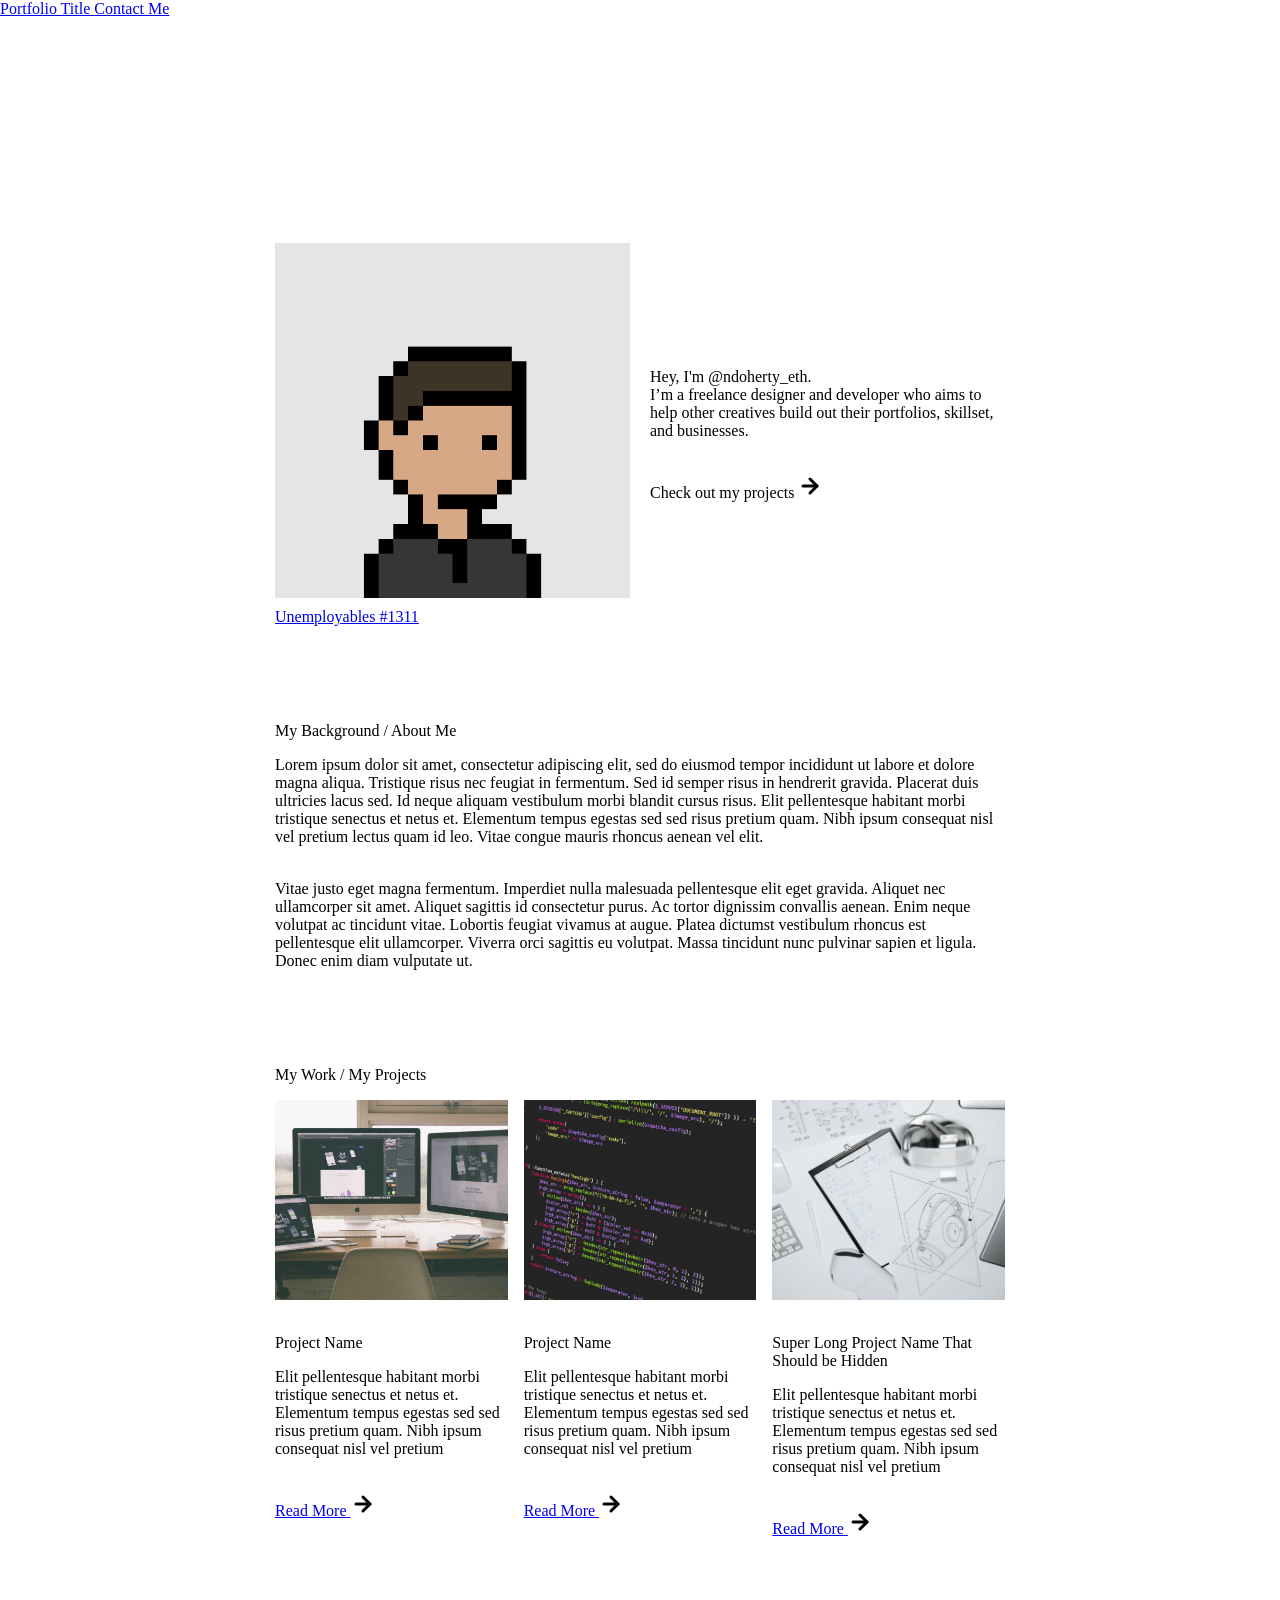
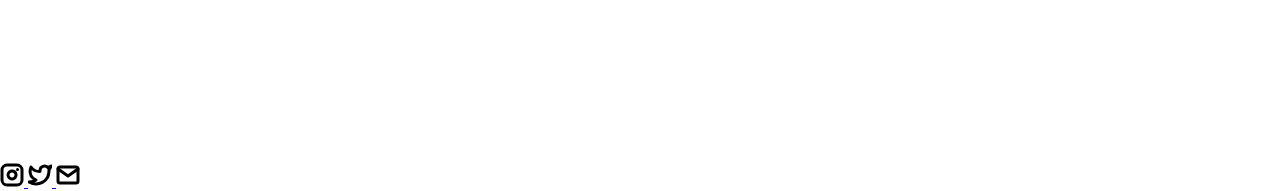
==== index.html @ cd9db5d1 "Initial commit" ====
<!DOCTYPE html>
<html lang="en">
	<head>
		<meta charset="utf-8">

    <!-- 
      TODO

      Upload your Unemployable (or whatever photo you like) to the assets/images folder
      and change the name of the image below to match the uploaded one

      Change the title in the <title> tag to whatever you would like the title of your portfolio to be

      This should be the same across all pages.
     -->
    <link rel="icon" href="./assets/images/1311.png" />
		<title>Unemployables Portfolio</title>
    <meta name="description" content="A portfolio template for the Unemployables community.">
    <meta name="viewport" content="width=device-width, initial-scale=1" />

		<link rel="stylesheet" href="./css/layout.css">
    <link rel="stylesheet" href="./css/typography.css">
    <link rel="stylesheet" href="./css/utilities.css">

		<script defer src="./js/script.js"></script>
	</head>
	<body>
    <!-- NAVBAR -->
    <div class="navbar">
      <a class="nav-title-link" href="./index.html">
        <!-- TODO - Change the "Portfolio Title" to whatever you want displayed in the top left -->
        <span class="nav-title">Portfolio Title</span>
         <!-- TODO - Change the email after 'mailto:' to your email address for contact -->
        <a class="button" href="mailto:whitevans.eth@gmail.com">
          <span class="button-text">Contact Me</span>
        </a>
      </a>
    </div>

    <!-- MAIN PAGE CONTENT -->
    <div id="main-content">

      <!-- PORTFOLIO HEADER -->
      <div id="portfolio-header">
        <div id="portfolio-header-image-container">
          <!-- 
            TODO

            - Change the img "src" attribute to point to the Unemployable image you uploaded (or whatever image).
            - Change the number to point to your Unemployable & replace the OpenSea link with your own
            - If you aren't using an Unemployable as your image, remove the entire "a" element
          -->
          <img src="./assets/images/1311.png" class="portfolio-header-image">
          <a class="no-underline" target="_blank" href="https://opensea.io/assets/0xe0be388ab81c47b0f098d2030a1c9ef190691a8a/1311">
            <span class="image-caption">Unemployables #1311</span>
          </a>
        </div>

          <!-- 
            TODO

            - Change the main-title to whatver you want
            - Change the body-text after that to a quick introduction to what you do
            - Edit the button text if you feel like it. It will link to the projects section below.
          -->
        <div id="portfolio-header-text-container">
            <div class="header-text">
              <span class="main-title">Hey, I'm @ndoherty_eth.</span>
              <div class="body-text">I’m a freelance designer and developer who aims to help other creatives build out their portfolios, skillset, and businesses.</div>
            </div>
            <a class="button" id="my-work-link">
              <span class="button-text">Check out my projects</span> 
              <image src="./assets/icons/arrow-right.svg" class="right-arrow-icon"/>
            </a>
        </div>
      </div>

      <!-- ABOUT SECTION -->
      <!-- 
        TODO

        - Change the subheader-text to whatever header you want
        - Add paragraphs using the <div class="body-text"></div> elements in the "about-section-content"
      -->
      <div id="about-section">
        <span class="subheader-text">My Background / About Me</span>
        <div class="about-section-content">
          <div class="body-text">Lorem ipsum dolor sit amet, consectetur adipiscing elit, sed do eiusmod tempor incididunt ut labore et dolore magna aliqua. Tristique risus nec feugiat in fermentum. Sed id semper risus in hendrerit gravida. Placerat duis ultricies lacus sed. Id neque aliquam vestibulum morbi blandit cursus risus. Elit pellentesque habitant morbi tristique senectus et netus et. Elementum tempus egestas sed sed risus pretium quam. Nibh ipsum consequat nisl vel pretium lectus quam id leo. Vitae congue mauris rhoncus aenean vel elit.</div>
          <div class="body-text">Vitae justo eget magna fermentum. Imperdiet nulla malesuada pellentesque elit eget gravida. Aliquet nec ullamcorper sit amet. Aliquet sagittis id consectetur purus. Ac tortor dignissim convallis aenean. Enim neque volutpat ac tincidunt vitae. Lobortis feugiat vivamus at augue. Platea dictumst vestibulum rhoncus est pellentesque elit ullamcorper. Viverra orci sagittis eu volutpat. Massa tincidunt nunc pulvinar sapien et ligula. Donec enim diam vulputate ut.</div>
        </div>
      </div>

      <!-- PROJECTS / MY WORK SECTION -->
      <div id="my-work-section">
        <!-- TODO - Change the subheader-text to whatever you want the Projects section header to say -->
        <span class="subheader-text">My Work / My Projects</span>

        <div class="projects-container">
          <!-- 
            TODO

            This is where the project cards live. Here's a base level project card for you to copy:
            <div class="project-card">
              <img src="./assets/images/IMAGE_NAME" class="project-image">
              <div class="project-card-text-container">
                <div class="subheader-text project-title">PROJECT_NAME</div>
                <div class="body-text project-card-text">SMALL_PROJECT_DESCRIPTION</div>
              </div>
              <a class="button" href="./project-pages/PROJECT_PAGE_NAME.html">
                <span class="button-text">Read More</span>
                <image src="./assets/icons/arrow-right.svg" class="right-arrow-icon"/>
              </a>
            </div>

            - To add a project to the this area, copy the above, paste it below this comment, and change the following:
                - IMAGE_NAME: the name of the image file in assets/images
                - PROJECT_NAME: the name of the project (keep it short, it only shows 1 line)
                - SMALL_PROJECT_DESCRIPTION: a quick project description (max 4 lines)
                - PROJECT_PAGE_NAME.html: the html filename for the project (must be in project-pages folder)
          -->
          <div class="project-card">
            <img src="./assets/images/desktop.jpeg" class="project-image">
            <div class="project-card-text-container">
              <div class="subheader-text project-title">Project Name</div>
              <div class="body-text project-card-text">Elit pellentesque habitant morbi tristique senectus et netus et. Elementum tempus egestas sed sed risus pretium quam. Nibh ipsum consequat nisl vel pretium</div>
            </div>
            <a class="button" href="./project-pages/project-template.html">
              <span class="button-text">Read More</span>
              <image src="./assets/icons/arrow-right.svg" class="right-arrow-icon"/>
            </a>
          </div>
          <div class="project-card">
            <img src="./assets/images/code.jpeg" class="project-image">
            <div class="project-card-text-container">
              <div class="subheader-text project-title">Project Name</div>
              <div class="body-text project-card-text">Elit pellentesque habitant morbi tristique senectus et netus et. Elementum tempus egestas sed sed risus pretium quam. Nibh ipsum consequat nisl vel pretium</div>
            </div>
            <a class="button" href="./project-pages/project-template.html">
              <span class="button-text">Read More</span>
              <image src="./assets/icons/arrow-right.svg" class="right-arrow-icon"/>
            </a>
          </div>
          <div class="project-card">
            <img src="./assets/images/sketchbook.jpeg" class="project-image">
            <div class="project-card-text-container">
              <div class="subheader-text project-title">Super Long Project Name That Should be Hidden</div>
              <div class="body-text project-card-text">Elit pellentesque habitant morbi tristique senectus et netus et. Elementum tempus egestas sed sed risus pretium quam. Nibh ipsum consequat nisl vel pretium</div>
            </div>
            <a class="button" href="./project-pages/project-template.html">
              <span class="button-text">Read More</span>
              <image src="./assets/icons/arrow-right.svg" class="right-arrow-icon"/>
            </a>
          </div>
        </div>
      </div>
    </div>

    <!-- FOOTER -->
    <div id="footer">
      <!-- 
        TODO - Change href to your Instagram account (can also delete entire "a" element if no Instagram) 

        This should be the same across all pages.
      -->
      <a class="icon-link" target="_blank" href="https://twitter.com/whitevans_eth">
        <image src="./assets/icons/instagram.svg" class="footer-icon"/>
      </a>
      <!-- 
        TODO - Change href to your Twitter account (can also delete entire "a" element if no Twitter) 
      
        This should be the same across all pages.
      -->
      <a class="icon-link" target="_blank" href="https://twitter.com/whitevans_eth">
        <image src="./assets/icons/twitter.svg" class="footer-icon"/>
      </a>
      <!-- 
        TODO - Change the email after "mailto" to your contact email 
      
        This should be the same across all pages.
      -->
      <a class="icon-link" href="mailto:whitevans.eth@gmail.com">
        <image src="./assets/icons/mail.svg" class="footer-icon"/>
      </a>
    </div>

	</body>
</html>
---- css/layout.css ----
* {
  box-sizing: border-box;
}

html {
  text-size-adjust: none;
  -webkit-text-size-adjust: none;
  -moz-text-size-adjust: none;
  -ms-text-size-adjust: none;
}

body {
  margin: 0;
  -webkit-font-smoothing: antialiased;
  -moz-osx-font-smoothing: grayscale;
}




/* Main Page Layout */

#main-content {
  margin: 225px 425px;
  display: flex;
  flex-direction: column;
  gap: 96px;
}




/* Portfolio Header */

#portfolio-header {
  display: flex;
  gap: 20px;
  align-items: center;
}

#portfolio-header-image-container {
  display: flex;
  flex-direction: column;
  gap: 10px;
  flex-basis: 50%;
}

.portfolio-header-image {
  width: 100%;
  height: auto;
}

#portfolio-header-text-container {
  display: flex;
  flex-direction: column;
  gap: 34px;
  flex-basis: 50%;
}




/* About Section */

#about-section {
  display: flex;
  flex-direction: column;
  gap: 16px;
}

.about-section-content {
  display: flex;
  flex-direction: column;
  gap: 34px;
}




/* Project Section */

#my-work-section {
  display: flex;
  flex-direction: column;
  gap: 16px;
}

.projects-container {
  display: flex;
  gap: 34px 16px;
  flex-wrap: wrap;
}

    /* Project Cards */

    .project-card {
      max-width: calc((100% - 32px) / 3);
      display: flex;
      flex-direction: column;
      gap: 34px;
    }

    .project-card-text-container {
      flex-direction: column;
      display: flex;
      gap: 16px
    }

    .project-image {
      width: 100%;
      height: 200px;
      object-fit: cover;
      object-position: center;
    }




/* Project Pages */

#project-header {
  display: flex;
  flex-direction: column;
  gap: 16px;
}

.project-header-image {
  width: 100%;
  height: auto;
}

#project-details {
  display: flex;
  flex-direction: column;
  gap: 16px;
}

.project-details-content {
  display: flex;
  flex-direction: column;
  gap: 34px;
}

    /* Project Gallery */

    #project-gallery {
      display: flex;
      flex-direction: column;
      gap: 16px;
    }

    .project-gallery-content {
      display: flex;
      flex-wrap: wrap;
      gap: 34px 16px;
    }

    .gallery-image-container {
      width: 100%;
      display: flex;
      flex-direction: column;
      gap: 10px;
    }

    .gallery-image-container.half-width {
      width: calc((100% - 16px) / 2);
    }

    .gallery-image {
      width: 100%;
      height: auto;
    }


/* Extra Extra large devices (large laptops and desktops, 1200px and below) */
@media only screen and (max-width: 1600px) {
  #main-content {
    margin: 225px 275px;
  }
}

/* Extra large devices (large laptops and desktops, 1200px and below) */
@media only screen and (max-width: 1200px) {
  #main-content {
    margin: 225px 175px;
  }
}

/* Large devices (laptops/desktops, 1000px and below) */
@media only screen and (max-width: 1000px) {
  #main-content {
    margin: 225px 75px;
  }
}

/* Small devices (portrait tablets and large phones, 800px and below) */
@media only screen and (max-width: 800px) {
  #main-content {
    margin: 150px 50px;
  }

  #portfolio-header {
    flex-direction: column;
  }

  .project-card {
    max-width: calc((100% - 16px) / 2);
  }
}

/* Small devices (portrait tablets and large phones, 600px and below) */
@media only screen and (max-width: 600px) {
  #main-content {
    margin: 125px 20px;
  }

  .project-card {
    max-width: 100%;
  }
}
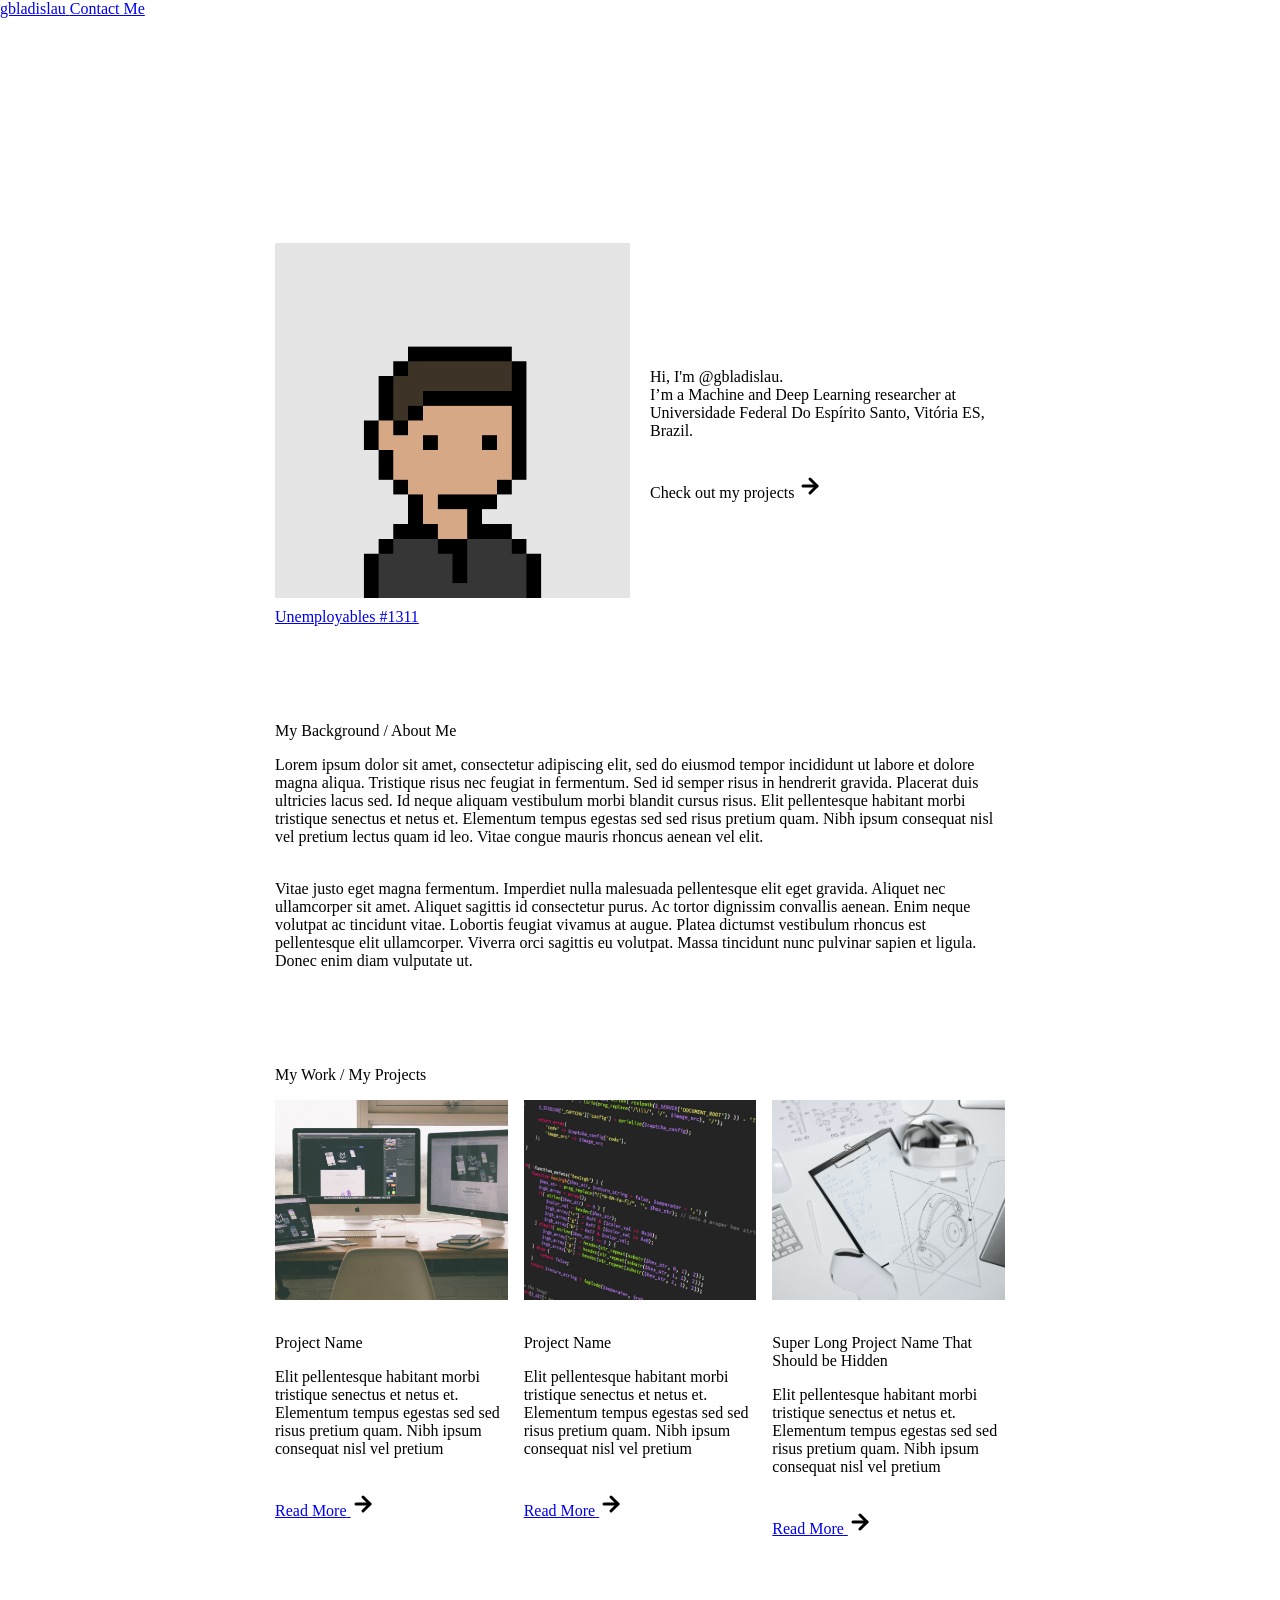
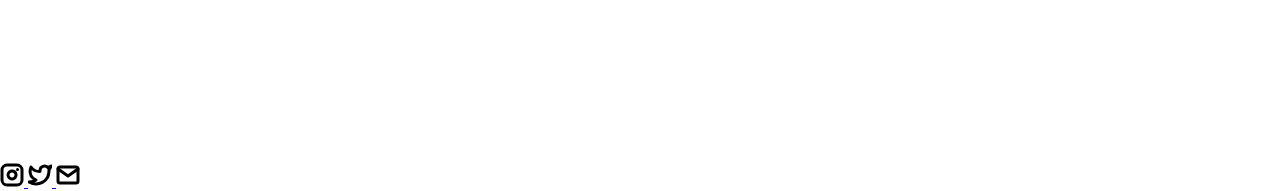
==== commit 395c1bae: "Update index.html" ====
--- a/index.html
+++ b/index.html
@@ -29,9 +29,9 @@
     <div class="navbar">
       <a class="nav-title-link" href="./index.html">
         <!-- TODO - Change the "Portfolio Title" to whatever you want displayed in the top left -->
-        <span class="nav-title">Portfolio Title</span>
+        <span class="nav-title">gbladislau</span>
          <!-- TODO - Change the email after 'mailto:' to your email address for contact -->
-        <a class="button" href="mailto:whitevans.eth@gmail.com">
+        <a class="button" href="mailto:gabriel.b.ladislau@gmail.com">
           <span class="button-text">Contact Me</span>
         </a>
       </a>
@@ -65,8 +65,8 @@
           -->
         <div id="portfolio-header-text-container">
             <div class="header-text">
-              <span class="main-title">Hey, I'm @ndoherty_eth.</span>
-              <div class="body-text">I’m a freelance designer and developer who aims to help other creatives build out their portfolios, skillset, and businesses.</div>
+              <span class="main-title">Hi, I'm @gbladislau.</span>
+              <div class="body-text">I’m a Machine and Deep Learning researcher at Universidade Federal Do Espírito Santo, Vitória ES, Brazil.</div>
             </div>
             <a class="button" id="my-work-link">
               <span class="button-text">Check out my projects</span> 
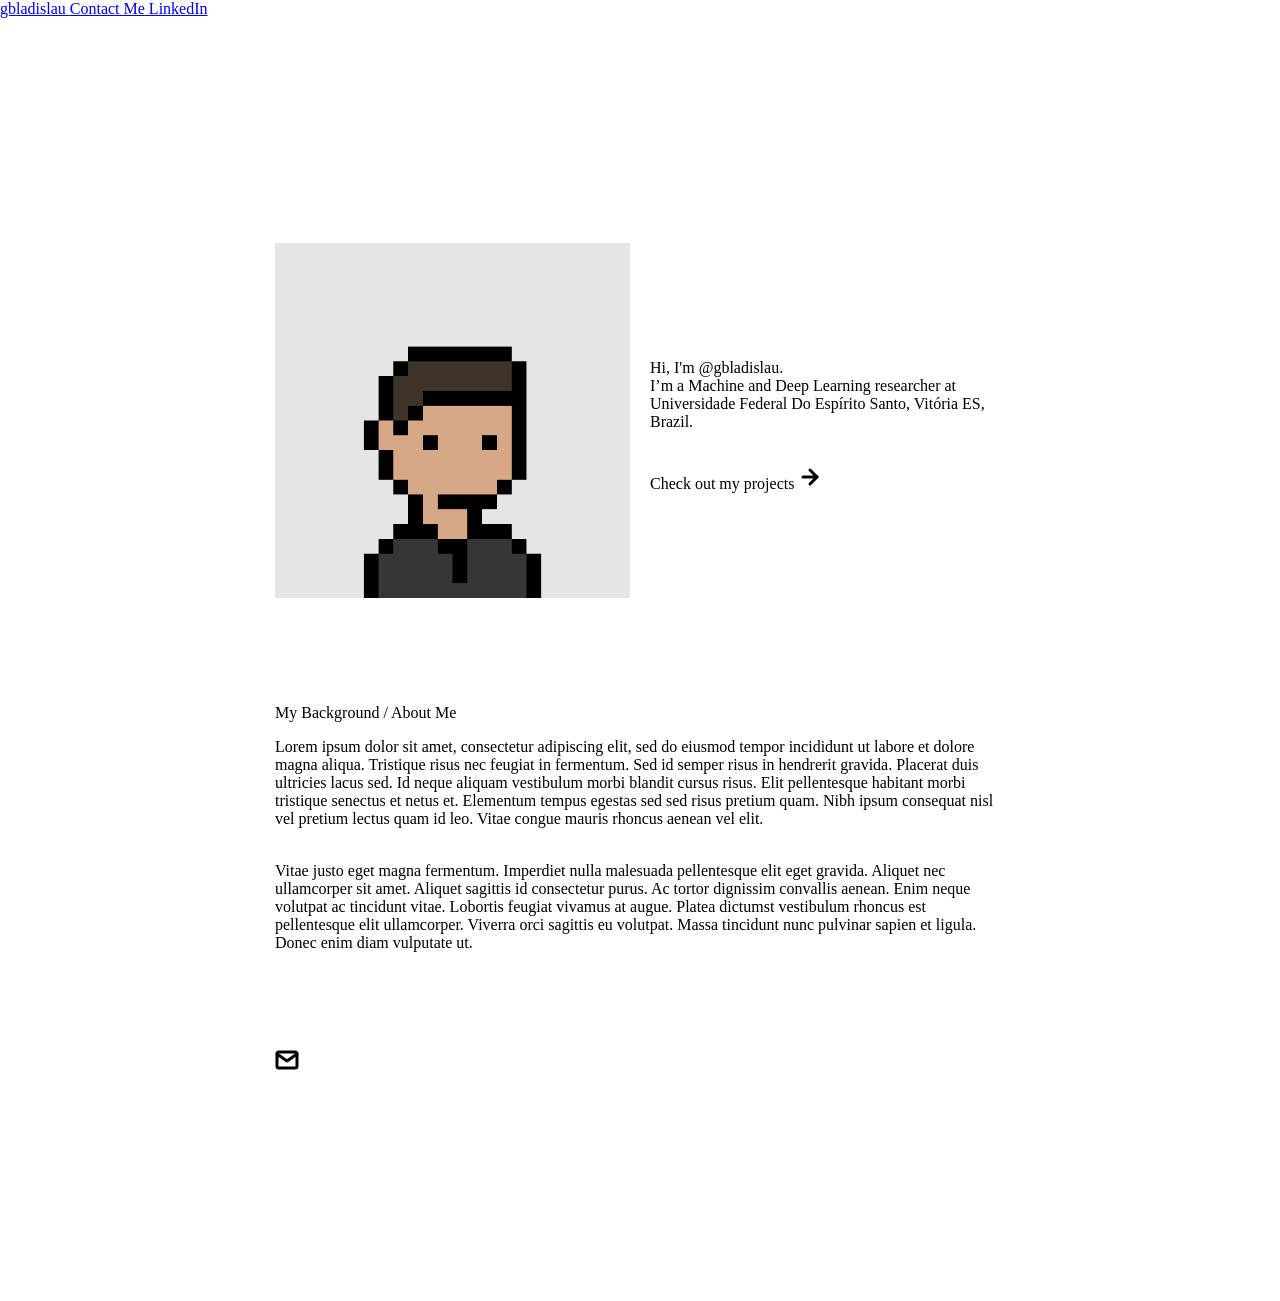
==== commit eb443f35: "Update Page" ====
--- a/index.html
+++ b/index.html
@@ -14,8 +14,8 @@
       This should be the same across all pages.
      -->
     <link rel="icon" href="./assets/images/1311.png" />
-		<title>Unemployables Portfolio</title>
-    <meta name="description" content="A portfolio template for the Unemployables community.">
+		<title>Portfolio</title>
+    <meta name="description" content="A portfolio.">
     <meta name="viewport" content="width=device-width, initial-scale=1" />
 
 		<link rel="stylesheet" href="./css/layout.css">
@@ -34,6 +34,9 @@
         <a class="button" href="mailto:gabriel.b.ladislau@gmail.com">
           <span class="button-text">Contact Me</span>
         </a>
+        <a class="button" href="https://www.linkedin.com/in/gabriel-braga-ladislau/">
+          <span class="button-text">LinkedIn</span>
+        </a>
       </a>
     </div>
 
@@ -51,8 +54,8 @@
             - If you aren't using an Unemployable as your image, remove the entire "a" element
           -->
           <img src="./assets/images/1311.png" class="portfolio-header-image">
-          <a class="no-underline" target="_blank" href="https://opensea.io/assets/0xe0be388ab81c47b0f098d2030a1c9ef190691a8a/1311">
-            <span class="image-caption">Unemployables #1311</span>
+          <!-- <a class="no-underline" target="_blank" href="https://opensea.io/assets/0xe0be388ab81c47b0f098d2030a1c9ef190691a8a/1311"> -->
+            <span class="image-caption"></span>
           </a>
         </div>
 
@@ -91,11 +94,12 @@
       </div>
 
       <!-- PROJECTS / MY WORK SECTION -->
-      <div id="my-work-section">
+      
+      <!-- <div id="my-work-section"> -->
         <!-- TODO - Change the subheader-text to whatever you want the Projects section header to say -->
-        <span class="subheader-text">My Work / My Projects</span>
+        <!-- <span class="subheader-text">My Work / My Projects</span> -->
 
-        <div class="projects-container">
+        <!-- <div class="projects-container"> -->
           <!-- 
             TODO
 
@@ -118,6 +122,7 @@
                 - SMALL_PROJECT_DESCRIPTION: a quick project description (max 4 lines)
                 - PROJECT_PAGE_NAME.html: the html filename for the project (must be in project-pages folder)
           -->
+          <!--
           <div class="project-card">
             <img src="./assets/images/desktop.jpeg" class="project-image">
             <div class="project-card-text-container">
@@ -154,7 +159,7 @@
         </div>
       </div>
     </div>
-
+    -->
     <!-- FOOTER -->
     <div id="footer">
       <!-- 
@@ -162,23 +167,23 @@
 
         This should be the same across all pages.
       -->
-      <a class="icon-link" target="_blank" href="https://twitter.com/whitevans_eth">
+      <!-- <a class="icon-link" target="_blank" href="https://twitter.com/whitevans_eth">
         <image src="./assets/icons/instagram.svg" class="footer-icon"/>
-      </a>
+      </a> -->
       <!-- 
         TODO - Change href to your Twitter account (can also delete entire "a" element if no Twitter) 
       
         This should be the same across all pages.
       -->
-      <a class="icon-link" target="_blank" href="https://twitter.com/whitevans_eth">
+      <!-- <a class="icon-link" target="_blank" href="https://twitter.com/whitevans_eth">
         <image src="./assets/icons/twitter.svg" class="footer-icon"/>
-      </a>
+      </a> -->
       <!-- 
         TODO - Change the email after "mailto" to your contact email 
       
         This should be the same across all pages.
       -->
-      <a class="icon-link" href="mailto:whitevans.eth@gmail.com">
+      <a class="icon-link" href="mailto:gabriel.b.ladislau@gmail.com">
         <image src="./assets/icons/mail.svg" class="footer-icon"/>
       </a>
     </div>
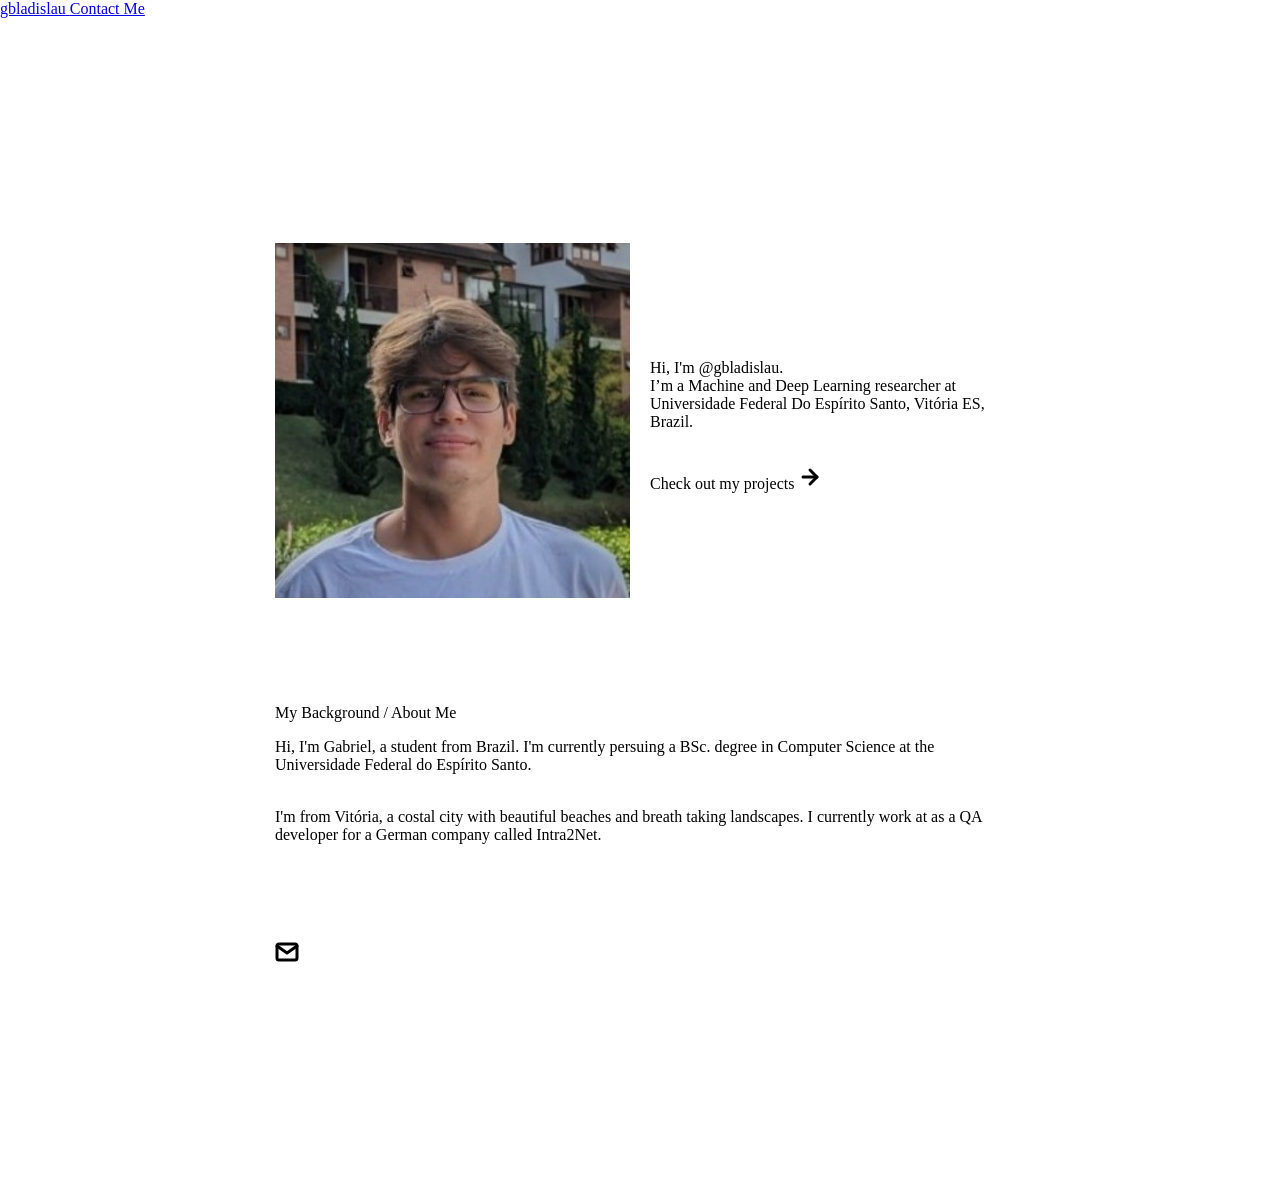
==== commit 8d23af66: "Add photo, remove unecessay stuff" ====
--- a/index.html
+++ b/index.html
@@ -34,8 +34,8 @@
         <a class="button" href="mailto:gabriel.b.ladislau@gmail.com">
           <span class="button-text">Contact Me</span>
         </a>
-        <a class="button" href="https://www.linkedin.com/in/gabriel-braga-ladislau/">
-          <span class="button-text">LinkedIn</span>
+        <!-- <a class="button" href="https://www.linkedin.com/in/gabriel-braga-ladislau/">
+          <span class="button-text">LinkedIn</span> -->
         </a>
       </a>
     </div>
@@ -53,7 +53,7 @@
             - Change the number to point to your Unemployable & replace the OpenSea link with your own
             - If you aren't using an Unemployable as your image, remove the entire "a" element
           -->
-          <img src="./assets/images/1311.png" class="portfolio-header-image">
+          <img src="./assets/images/1692969291636.jpg" class="portfolio-header-image">
           <!-- <a class="no-underline" target="_blank" href="https://opensea.io/assets/0xe0be388ab81c47b0f098d2030a1c9ef190691a8a/1311"> -->
             <span class="image-caption"></span>
           </a>
@@ -88,8 +88,9 @@
       <div id="about-section">
         <span class="subheader-text">My Background / About Me</span>
         <div class="about-section-content">
-          <div class="body-text">Lorem ipsum dolor sit amet, consectetur adipiscing elit, sed do eiusmod tempor incididunt ut labore et dolore magna aliqua. Tristique risus nec feugiat in fermentum. Sed id semper risus in hendrerit gravida. Placerat duis ultricies lacus sed. Id neque aliquam vestibulum morbi blandit cursus risus. Elit pellentesque habitant morbi tristique senectus et netus et. Elementum tempus egestas sed sed risus pretium quam. Nibh ipsum consequat nisl vel pretium lectus quam id leo. Vitae congue mauris rhoncus aenean vel elit.</div>
-          <div class="body-text">Vitae justo eget magna fermentum. Imperdiet nulla malesuada pellentesque elit eget gravida. Aliquet nec ullamcorper sit amet. Aliquet sagittis id consectetur purus. Ac tortor dignissim convallis aenean. Enim neque volutpat ac tincidunt vitae. Lobortis feugiat vivamus at augue. Platea dictumst vestibulum rhoncus est pellentesque elit ullamcorper. Viverra orci sagittis eu volutpat. Massa tincidunt nunc pulvinar sapien et ligula. Donec enim diam vulputate ut.</div>
+          <div class="body-text">Hi, I'm Gabriel, a student from Brazil. I'm currently persuing a BSc. 
+            degree in Computer Science at the Universidade Federal do Espírito Santo.</div>
+          <div class="body-text">I'm from Vitória, a costal city with beautiful beaches and breath taking landscapes. I currently work at as a QA developer for a German company called Intra2Net. </div>
         </div>
       </div>
 
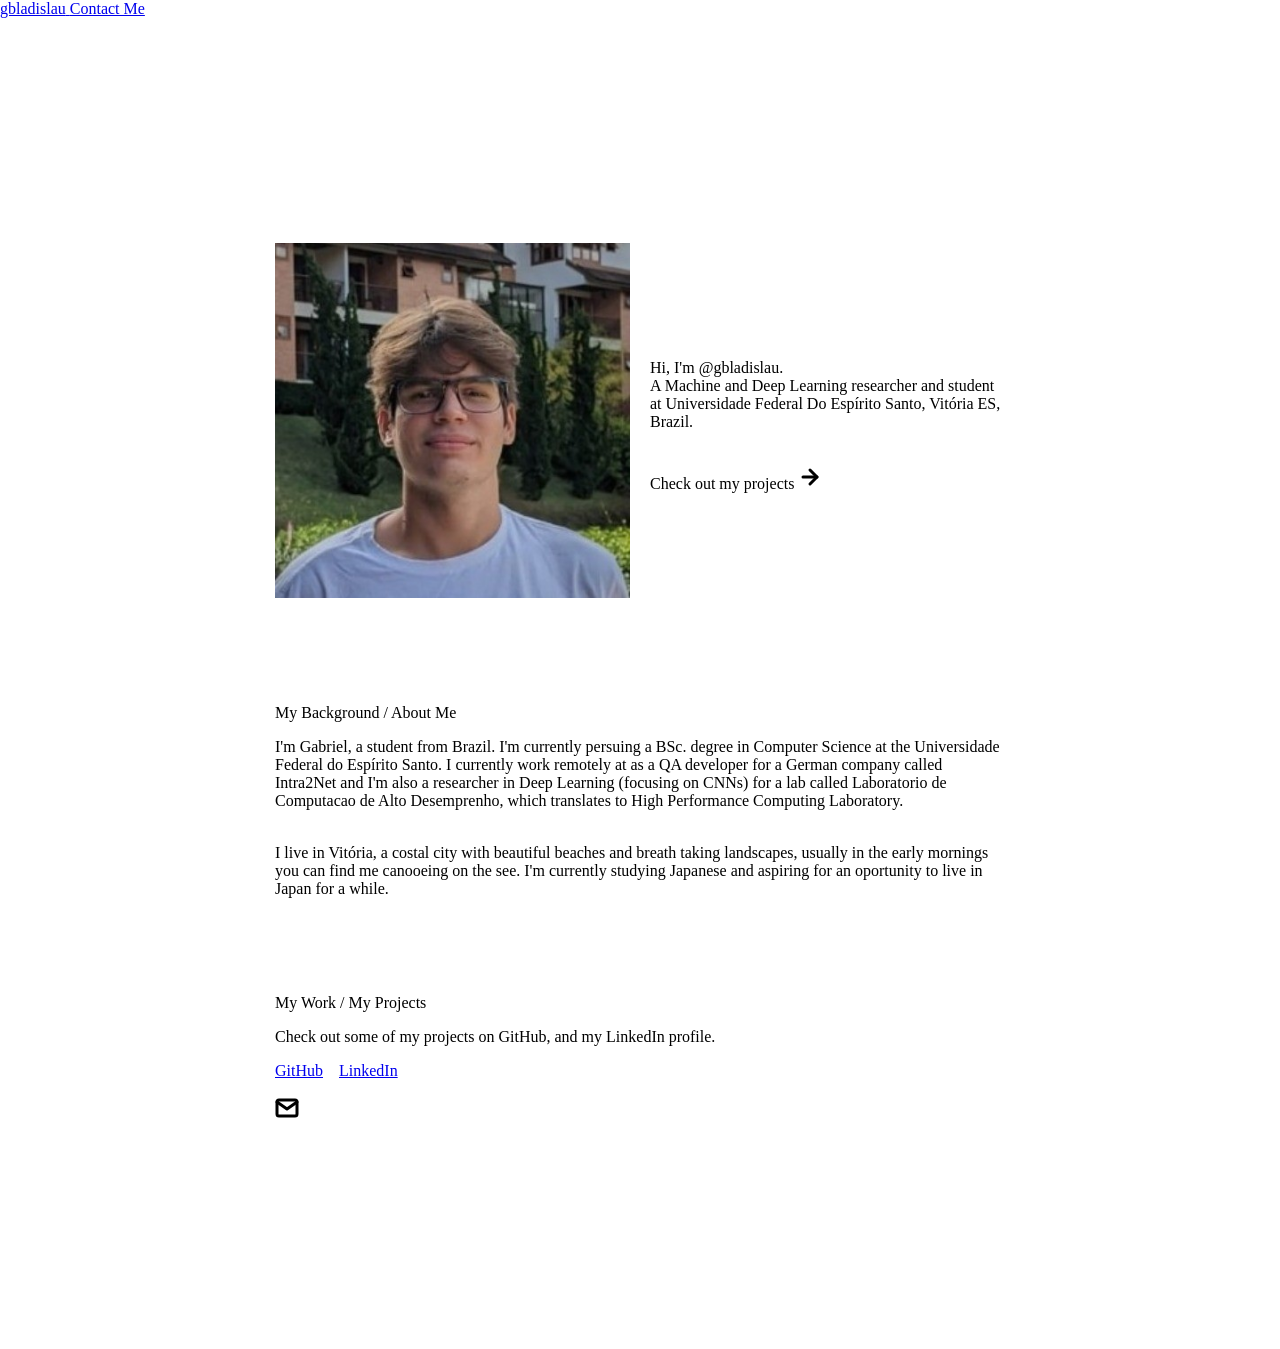
==== commit 66ef48cc: "Much better now!" ====
--- a/index.html
+++ b/index.html
@@ -69,7 +69,8 @@
         <div id="portfolio-header-text-container">
             <div class="header-text">
               <span class="main-title">Hi, I'm @gbladislau.</span>
-              <div class="body-text">I’m a Machine and Deep Learning researcher at Universidade Federal Do Espírito Santo, Vitória ES, Brazil.</div>
+              <div class="body-text">A Machine and Deep Learning researcher and student 
+                at Universidade Federal Do Espírito Santo, Vitória ES, Brazil.</div>
             </div>
             <a class="button" id="my-work-link">
               <span class="button-text">Check out my projects</span> 
@@ -88,19 +89,34 @@
       <div id="about-section">
         <span class="subheader-text">My Background / About Me</span>
         <div class="about-section-content">
-          <div class="body-text">Hi, I'm Gabriel, a student from Brazil. I'm currently persuing a BSc. 
-            degree in Computer Science at the Universidade Federal do Espírito Santo.</div>
-          <div class="body-text">I'm from Vitória, a costal city with beautiful beaches and breath taking landscapes. I currently work at as a QA developer for a German company called Intra2Net. </div>
+          <div class="body-text">I'm Gabriel, a student from Brazil. I'm currently persuing a BSc. 
+            degree in Computer Science at the Universidade Federal do Espírito Santo. 
+            I currently work remotely at as a QA developer for a German company called Intra2Net and I'm also a 
+            researcher in Deep Learning (focusing on CNNs) for a lab called Laboratorio de Computacao de Alto Desemprenho,
+            which translates to High Performance Computing Laboratory.</div>
+          <div class="body-text">I live in Vitória, a costal city with beautiful beaches and breath taking landscapes, 
+            usually in the early mornings you can find me canooeing on the see. 
+            I'm currently studying Japanese and aspiring for an oportunity to live in Japan for a while.
+           </div>
         </div>
       </div>
 
       <!-- PROJECTS / MY WORK SECTION -->
       
-      <!-- <div id="my-work-section"> -->
+      <div id="my-work-section">
         <!-- TODO - Change the subheader-text to whatever you want the Projects section header to say -->
-        <!-- <span class="subheader-text">My Work / My Projects</span> -->
-
-        <!-- <div class="projects-container"> -->
+        <span class="subheader-text">My Work / My Projects</span>
+        Check out some of my projects on GitHub, and my LinkedIn profile.
+
+        <div class="projects-container">
+
+          <a class="button" href="https://github.com/gbladislau">
+          <span class="button-text">GitHub</span>
+          </a>
+        <a class="button" href="https://www.linkedin.com/in/gabriel-braga-ladislau/">
+          <span class="button-text">LinkedIn</span>
+        </a>
+        </div>
           <!-- 
             TODO
 
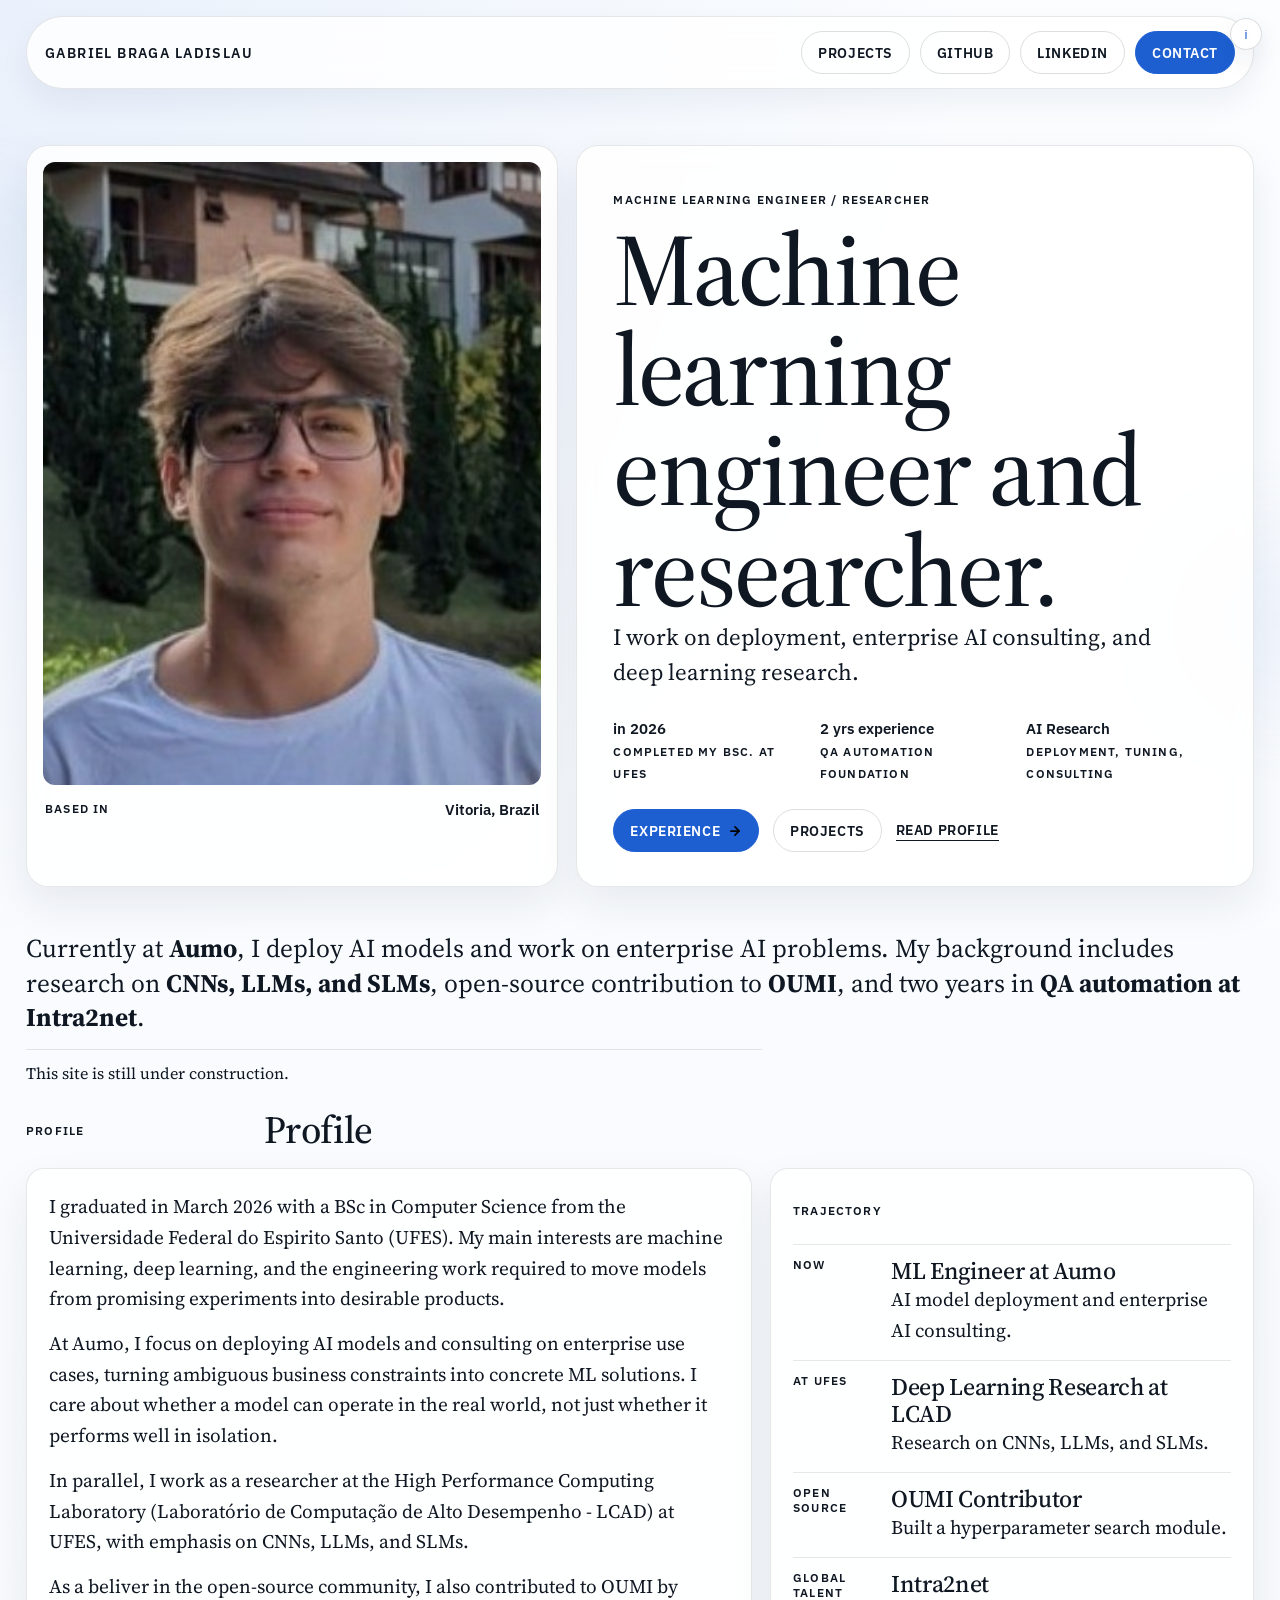
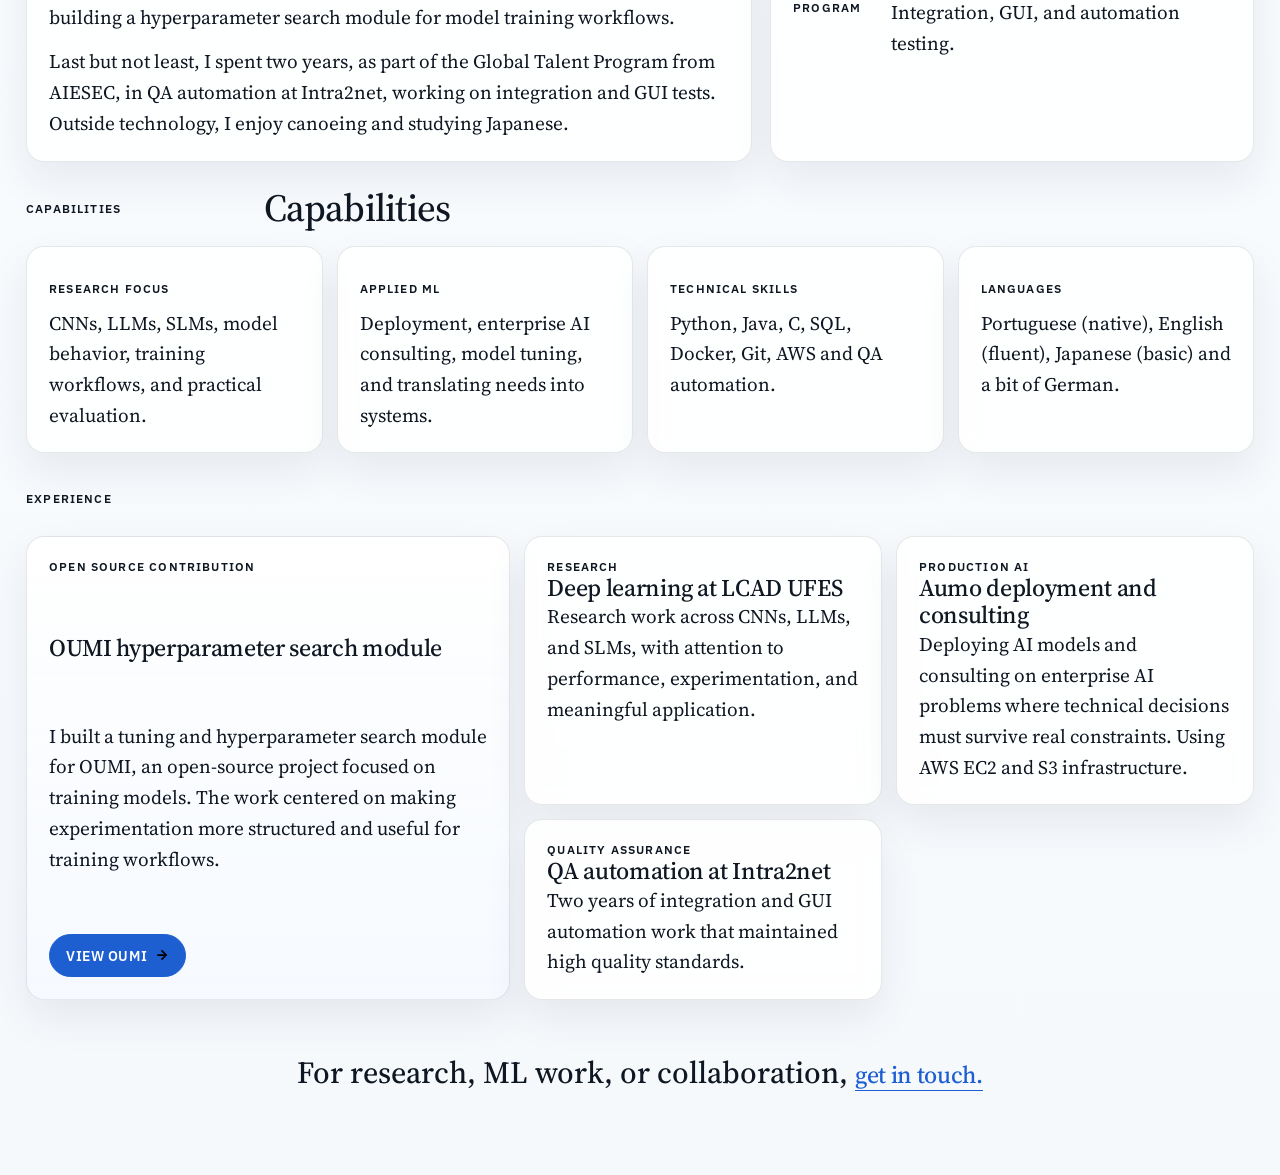
==== commit 04d27526: "Making the page better with the help of GPT 5.4" ====
--- a/index.html
+++ b/index.html
@@ -1,209 +1,195 @@
 <!DOCTYPE html>
 <html lang="en">
-	<head>
-		<meta charset="utf-8">
-
-    <!-- 
-      TODO
-
-      Upload your Unemployable (or whatever photo you like) to the assets/images folder
-      and change the name of the image below to match the uploaded one
-
-      Change the title in the <title> tag to whatever you would like the title of your portfolio to be
-
-      This should be the same across all pages.
-     -->
-    <link rel="icon" href="./assets/images/1311.png" />
-		<title>Portfolio</title>
-    <meta name="description" content="A portfolio.">
-    <meta name="viewport" content="width=device-width, initial-scale=1" />
-
-		<link rel="stylesheet" href="./css/layout.css">
+  <head>
+    <meta charset="utf-8">
+    <meta name="viewport" content="width=device-width, initial-scale=1">
+    <meta name="description" content="Gabriel Braga Ladislau - ML engineer focused on deployment, research, and production AI systems.">
+      <title>Gabriel Braga Ladislau | ML Engineer/Researcher</title>
+    <link rel="icon" href="./assets/images/1311.png">
+    <link rel="preconnect" href="https://fonts.googleapis.com">
+    <link rel="preconnect" href="https://fonts.gstatic.com" crossorigin>
+    <link href="https://fonts.googleapis.com/css2?family=Source+Serif+4:opsz,wght@8..60,400;8..60,500;8..60,600;8..60,700&family=IBM+Plex+Sans:wght@400;500;600;700&display=swap" rel="stylesheet">
+    <link rel="stylesheet" href="./css/layout.css">
     <link rel="stylesheet" href="./css/typography.css">
     <link rel="stylesheet" href="./css/utilities.css">
+    <script defer src="./js/script.js"></script>
+  </head>
+  <body>
+    <button class="info-chip" type="button" aria-expanded="false" aria-controls="site-info-popup" aria-label="About this page">
+      i
+    </button>
+    <div class="info-popup" id="site-info-popup" role="status" aria-hidden="true">
+      GPT 5 generated this webpage. My web skills tapped out, so I called for backup.
+    </div>
+    <div class="page-ornament page-ornament-left" aria-hidden="true"></div>
+    <div class="page-ornament page-ornament-right" aria-hidden="true"></div>
+    <div class="grain" aria-hidden="true"></div>
 
-		<script defer src="./js/script.js"></script>
-	</head>
-	<body>
-    <!-- NAVBAR -->
-    <div class="navbar">
-      <a class="nav-title-link" href="./index.html">
-        <!-- TODO - Change the "Portfolio Title" to whatever you want displayed in the top left -->
-        <span class="nav-title">gbladislau</span>
-         <!-- TODO - Change the email after 'mailto:' to your email address for contact -->
-        <a class="button" href="mailto:gabriel.b.ladislau@gmail.com">
-          <span class="button-text">Contact Me</span>
-        </a>
-        <!-- <a class="button" href="https://www.linkedin.com/in/gabriel-braga-ladislau/">
-          <span class="button-text">LinkedIn</span> -->
-        </a>
-      </a>
-    </div>
+    <header class="site-header">
+      <div class="navbar">
+        <a class="nav-title-link" href="#top">Gabriel Braga Ladislau</a>
+        <nav class="nav-actions" aria-label="Primary">
+          <a class="button button-secondary" href="./blog.html">Projects</a>
+          <a class="button button-secondary" href="https://github.com/gbladislau" target="_blank" rel="noreferrer">GitHub</a>
+          <a class="button button-secondary" href="https://www.linkedin.com/in/gbladislau/" target="_blank" rel="noreferrer">LinkedIn</a>
+          <a class="button" href="mailto:gabriel.b.ladislau@gmail.com">Contact</a>
+        </nav>
+      </div>
+    </header>
 
-    <!-- MAIN PAGE CONTENT -->
-    <div id="main-content">
+    <main id="top">
+      <section class="hero-shell">
+        <div class="hero-grid">
+          <aside class="hero-portrait panel reveal reveal-delay-1">
+            <div class="portrait-frame">
+              <img src="./assets/images/1692969291636.jpg" class="portfolio-header-image" alt="Portrait of Gabriel Braga Ladislau">
+            </div>
+            <div class="portrait-meta">
+              <span class="meta-label">Based in</span>
+              <span class="meta-value">Vitoria, Brazil</span>
+            </div>
+          </aside>
 
-      <!-- PORTFOLIO HEADER -->
-      <div id="portfolio-header">
-        <div id="portfolio-header-image-container">
-          <!-- 
-            TODO
+          <section class="hero-copy panel reveal reveal-delay-2" aria-labelledby="hero-title">
+            <p class="eyebrow">Machine Learning Engineer / Researcher</p>
+            <h1 class="main-title" id="hero-title">Machine learning engineer and researcher.</h1>
+            <p class="hero-lead">I work on deployment, enterprise AI consulting, and deep learning research.</p>
+            <div class="hero-signal-grid">
+              <div class="signal-block">
+                <span class="signal-number">in 2026<br></span>
+                <span class="signal-label">completed my BSc. at UFES</span>
+              </div>
+              <div class="signal-block">
+                <span class="signal-number">2 yrs experience<br></span>
+                <span class="signal-label">QA automation foundation</span>
+              </div>
+              <div class="signal-block">
+                <span class="signal-number">AI Research<br></span>
+                <span class="signal-label">Deployment, tuning, consulting</span>
+              </div>
+            </div>
+            <div class="hero-actions reveal reveal-delay-3">
+              <a class="button" href="#selected-work">Experience <img src="./assets/icons/arrow-right.svg" class="right-arrow-icon" alt=""></a>
+              <a class="button button-secondary" href="./blog.html">Projects</a>
+              <a class="text-link" href="#profile">Read profile</a>
+            </div>
+          </section>
+        </div>
+      </section>
 
-            - Change the img "src" attribute to point to the Unemployable image you uploaded (or whatever image).
-            - Change the number to point to your Unemployable & replace the OpenSea link with your own
-            - If you aren't using an Unemployable as your image, remove the entire "a" element
-          -->
-          <img src="./assets/images/1692969291636.jpg" class="portfolio-header-image">
-          <!-- <a class="no-underline" target="_blank" href="https://opensea.io/assets/0xe0be388ab81c47b0f098d2030a1c9ef190691a8a/1311"> -->
-            <span class="image-caption"></span>
-          </a>
+      <section class="editorial-band reveal reveal-delay-2" aria-label="Professional summary">
+        <p class="editorial-statement">Currently at <strong>Aumo</strong>, I deploy AI models and work on enterprise AI problems. My background includes research on <strong>CNNs, LLMs, and SLMs</strong>, open-source contribution to <strong>OUMI</strong>, and two years in <strong>QA automation at Intra2net</strong>.</p>
+        <p class="construction-note">This site is still under construction.</p>
+      </section>
+
+      <section class="content-section profile-section" id="profile">
+        <div class="section-intro reveal reveal-delay-1">
+          <p class="section-label">Profile</p>
+          <h2 class="subheader-text">Profile</h2>
         </div>
+        <div class="profile-layout">
+          <article class="profile-copy panel reveal reveal-delay-2">
+            <p class="body-text">I graduated in March 2026 with a BSc in Computer Science from the Universidade Federal do Espirito Santo (UFES). My main interests are machine learning, deep learning, and the engineering work required to move models from promising experiments into desirable products.</p>
+            <p class="body-text">At Aumo, I focus on deploying AI models and consulting on enterprise use cases, turning ambiguous business constraints into concrete ML solutions. I care about whether a model can operate in the real world, not just whether it performs well in isolation.</p>
+            <p class="body-text">In parallel, I work as a researcher at the High Performance Computing Laboratory (Laboratório de Computação de Alto Desempenho - LCAD) at UFES, with emphasis on CNNs, LLMs, and SLMs.</p>
+            <p class="body-text"> As a beliver in the open-source community, I also contributed to OUMI by building a hyperparameter search module for model training workflows.</p>
+            <p class="body-text">Last but not least, I spent two years, as part of the Global Talent Program from AIESEC, in QA automation at Intra2net, working on integration and GUI tests. Outside technology, I enjoy canoeing and studying Japanese.</p>
+          </article>
 
-          <!-- 
-            TODO
+          <aside class="timeline-panel panel reveal reveal-delay-3">
+            <p class="section-label">Trajectory</p>
+            <div class="timeline-item">
+              <span class="timeline-year">Now</span>
+              <div>
+                <h3 class="card-title">ML Engineer at Aumo</h3>
+                <p class="body-text">AI model deployment and enterprise AI consulting.</p>
+              </div>
+            </div>
+            <div class="timeline-item">
+              <span class="timeline-year">At UFES</span>
+              <div>
+                <h3 class="card-title">Deep Learning Research at LCAD</h3>
+                <p class="body-text">Research on CNNs, LLMs, and SLMs.</p>
+              </div>
+            </div>
+            <div class="timeline-item">
+              <span class="timeline-year">Open Source</span>
+              <div>
+                <h3 class="card-title">OUMI Contributor</h3>
+                <p class="body-text">Built a hyperparameter search module.</p>
+              </div>
+            </div>
+            <div class="timeline-item">
+              <span class="timeline-year">Global Talent Program</span>
+              <div>
+                <h3 class="card-title">Intra2net</h3>
+                <p class="body-text">Integration, GUI, and automation testing.</p>
+              </div>
+            </div>
+          </aside>
+        </div>
+      </section>
 
-            - Change the main-title to whatver you want
-            - Change the body-text after that to a quick introduction to what you do
-            - Edit the button text if you feel like it. It will link to the projects section below.
-          -->
-        <div id="portfolio-header-text-container">
-            <div class="header-text">
-              <span class="main-title">Hi, I'm @gbladislau.</span>
-              <div class="body-text">A Machine and Deep Learning researcher and student 
-                at Universidade Federal Do Espírito Santo, Vitória ES, Brazil.</div>
-            </div>
-            <a class="button" id="my-work-link">
-              <span class="button-text">Check out my projects</span> 
-              <image src="./assets/icons/arrow-right.svg" class="right-arrow-icon"/>
-            </a>
+      <section class="content-section matrix-section">
+        <div class="section-intro reveal reveal-delay-1">
+          <p class="section-label">Capabilities</p>
+          <h2 class="subheader-text">Capabilities</h2>
         </div>
-      </div>
+        <div class="matrix-grid">
+          <article class="matrix-card panel reveal reveal-delay-1">
+            <p class="matrix-title">Research Focus</p>
+            <p class="body-text">CNNs, LLMs, SLMs, model behavior, training workflows, and practical evaluation.</p>
+          </article>
+          <article class="matrix-card panel reveal reveal-delay-2">
+            <p class="matrix-title">Applied ML</p>
+            <p class="body-text">Deployment, enterprise AI consulting, model tuning, and translating needs into systems.</p>
+          </article>
+          <article class="matrix-card panel reveal reveal-delay-3">
+            <p class="matrix-title">Technical Skills</p>
+            <p class="body-text">Python, Java, C, SQL, Docker, Git, AWS and QA automation.</p>
+          </article>
+          <article class="matrix-card panel reveal reveal-delay-4">
+            <p class="matrix-title">Languages</p>
+            <p class="body-text">Portuguese (native), English (fluent), Japanese (basic) and a bit of German.</p>
+          </article>
+        </div>
+      </section>
 
-      <!-- ABOUT SECTION -->
-      <!-- 
-        TODO
+      <section class="content-section" id="selected-work">
+        <div class="section-intro reveal reveal-delay-1">
+          <p class="section-label">Experience</p>
+        </div>
+        <div class="projects-composition">
+          <article class="project-card featured-project panel reveal reveal-delay-1">
+            <div class="project-topline">Open Source Contribution</div>
+            <h3 class="project-heading">OUMI hyperparameter search module</h3>
+            <p class="body-text">I built a tuning and hyperparameter search module for OUMI, an open-source project focused on training models. The work centered on making experimentation more structured and useful for training workflows.</p>
+            <a class="button" href="https://github.com/oumi-ai/oumi" target="_blank" rel="noreferrer">View OUMI <img src="./assets/icons/arrow-right.svg" class="right-arrow-icon" alt=""></a>
+          </article>
 
-        - Change the subheader-text to whatever header you want
-        - Add paragraphs using the <div class="body-text"></div> elements in the "about-section-content"
-      -->
-      <div id="about-section">
-        <span class="subheader-text">My Background / About Me</span>
-        <div class="about-section-content">
-          <div class="body-text">I'm Gabriel, a student from Brazil. I'm currently persuing a BSc. 
-            degree in Computer Science at the Universidade Federal do Espírito Santo. 
-            I currently work remotely at as a QA developer for a German company called Intra2Net and I'm also a 
-            researcher in Deep Learning (focusing on CNNs) for a lab called Laboratorio de Computacao de Alto Desemprenho,
-            which translates to High Performance Computing Laboratory.</div>
-          <div class="body-text">I live in Vitória, a costal city with beautiful beaches and breath taking landscapes, 
-            usually in the early mornings you can find me canooeing on the see. 
-            I'm currently studying Japanese and aspiring for an oportunity to live in Japan for a while.
-           </div>
+          <article class="project-card panel reveal reveal-delay-2">
+            <div class="project-topline">Research</div>
+            <h3 class="project-heading">Deep learning at LCAD UFES</h3>
+            <p class="body-text">Research work across CNNs, LLMs, and SLMs, with attention to performance, experimentation, and meaningful application.</p>
+          </article>
+
+          <article class="project-card panel reveal reveal-delay-3">
+            <div class="project-topline">Production AI</div>
+            <h3 class="project-heading">Aumo deployment and consulting</h3>
+            <p class="body-text">Deploying AI models and consulting on enterprise AI problems where technical decisions must survive real constraints. Using AWS EC2 and S3 infrastructure.</p>
+          </article>
+
+          <article class="project-card panel reveal reveal-delay-4">
+            <div class="project-topline">Quality Assurance</div>
+            <h3 class="project-heading">QA automation at Intra2net</h3>
+            <p class="body-text">Two years of integration and GUI automation work that maintained high quality standards.</p>
+          </article>
         </div>
-      </div>
+      </section>
 
-      <!-- PROJECTS / MY WORK SECTION -->
-      
-      <div id="my-work-section">
-        <!-- TODO - Change the subheader-text to whatever you want the Projects section header to say -->
-        <span class="subheader-text">My Work / My Projects</span>
-        Check out some of my projects on GitHub, and my LinkedIn profile.
-
-        <div class="projects-container">
-
-          <a class="button" href="https://github.com/gbladislau">
-          <span class="button-text">GitHub</span>
-          </a>
-        <a class="button" href="https://www.linkedin.com/in/gabriel-braga-ladislau/">
-          <span class="button-text">LinkedIn</span>
-        </a>
-        </div>
-          <!-- 
-            TODO
-
-            This is where the project cards live. Here's a base level project card for you to copy:
-            <div class="project-card">
-              <img src="./assets/images/IMAGE_NAME" class="project-image">
-              <div class="project-card-text-container">
-                <div class="subheader-text project-title">PROJECT_NAME</div>
-                <div class="body-text project-card-text">SMALL_PROJECT_DESCRIPTION</div>
-              </div>
-              <a class="button" href="./project-pages/PROJECT_PAGE_NAME.html">
-                <span class="button-text">Read More</span>
-                <image src="./assets/icons/arrow-right.svg" class="right-arrow-icon"/>
-              </a>
-            </div>
-
-            - To add a project to the this area, copy the above, paste it below this comment, and change the following:
-                - IMAGE_NAME: the name of the image file in assets/images
-                - PROJECT_NAME: the name of the project (keep it short, it only shows 1 line)
-                - SMALL_PROJECT_DESCRIPTION: a quick project description (max 4 lines)
-                - PROJECT_PAGE_NAME.html: the html filename for the project (must be in project-pages folder)
-          -->
-          <!--
-          <div class="project-card">
-            <img src="./assets/images/desktop.jpeg" class="project-image">
-            <div class="project-card-text-container">
-              <div class="subheader-text project-title">Project Name</div>
-              <div class="body-text project-card-text">Elit pellentesque habitant morbi tristique senectus et netus et. Elementum tempus egestas sed sed risus pretium quam. Nibh ipsum consequat nisl vel pretium</div>
-            </div>
-            <a class="button" href="./project-pages/project-template.html">
-              <span class="button-text">Read More</span>
-              <image src="./assets/icons/arrow-right.svg" class="right-arrow-icon"/>
-            </a>
-          </div>
-          <div class="project-card">
-            <img src="./assets/images/code.jpeg" class="project-image">
-            <div class="project-card-text-container">
-              <div class="subheader-text project-title">Project Name</div>
-              <div class="body-text project-card-text">Elit pellentesque habitant morbi tristique senectus et netus et. Elementum tempus egestas sed sed risus pretium quam. Nibh ipsum consequat nisl vel pretium</div>
-            </div>
-            <a class="button" href="./project-pages/project-template.html">
-              <span class="button-text">Read More</span>
-              <image src="./assets/icons/arrow-right.svg" class="right-arrow-icon"/>
-            </a>
-          </div>
-          <div class="project-card">
-            <img src="./assets/images/sketchbook.jpeg" class="project-image">
-            <div class="project-card-text-container">
-              <div class="subheader-text project-title">Super Long Project Name That Should be Hidden</div>
-              <div class="body-text project-card-text">Elit pellentesque habitant morbi tristique senectus et netus et. Elementum tempus egestas sed sed risus pretium quam. Nibh ipsum consequat nisl vel pretium</div>
-            </div>
-            <a class="button" href="./project-pages/project-template.html">
-              <span class="button-text">Read More</span>
-              <image src="./assets/icons/arrow-right.svg" class="right-arrow-icon"/>
-            </a>
-          </div>
-        </div>
-      </div>
-    </div>
-    -->
-    <!-- FOOTER -->
-    <div id="footer">
-      <!-- 
-        TODO - Change href to your Instagram account (can also delete entire "a" element if no Instagram) 
-
-        This should be the same across all pages.
-      -->
-      <!-- <a class="icon-link" target="_blank" href="https://twitter.com/whitevans_eth">
-        <image src="./assets/icons/instagram.svg" class="footer-icon"/>
-      </a> -->
-      <!-- 
-        TODO - Change href to your Twitter account (can also delete entire "a" element if no Twitter) 
-      
-        This should be the same across all pages.
-      -->
-      <!-- <a class="icon-link" target="_blank" href="https://twitter.com/whitevans_eth">
-        <image src="./assets/icons/twitter.svg" class="footer-icon"/>
-      </a> -->
-      <!-- 
-        TODO - Change the email after "mailto" to your contact email 
-      
-        This should be the same across all pages.
-      -->
-      <a class="icon-link" href="mailto:gabriel.b.ladislau@gmail.com">
-        <image src="./assets/icons/mail.svg" class="footer-icon"/>
-      </a>
-    </div>
-
-	</body>
+      <section class="closing-strip reveal reveal-delay-3" aria-label="Closing note">
+        <p class="closing-text">For research, ML work, or collaboration, <a href="mailto:gabriel.b.ladislau@gmail.com">get in touch.</a></p>
+      </section>
+    </main>
+  </body>
 </html>
--- a/css/layout.css
+++ b/css/layout.css
@@ -1,8 +1,26 @@
+:root {
+  --bg: #f6f9fc;
+  --paper: rgba(255, 255, 255, 0.86);
+  --paper-strong: #ffffff;
+  --ink: #0f1722;
+  --muted: #5c6b7d;
+  --line: rgba(15, 23, 34, 0.1);
+  --accent: #1d5fd1;
+  --accent-deep: #1548a0;
+  --accent-soft: #dbe8ff;
+  --shadow: 0 18px 40px rgba(23, 42, 79, 0.08);
+  --radius-xl: 22px;
+  --radius-lg: 18px;
+  --radius-md: 14px;
+  --page-width: 1240px;
+}
+
 * {
   box-sizing: border-box;
 }
 
 html {
+  scroll-behavior: smooth;
   text-size-adjust: none;
   -webkit-text-size-adjust: none;
   -moz-text-size-adjust: none;
@@ -11,213 +29,389 @@
 
 body {
   margin: 0;
-  -webkit-font-smoothing: antialiased;
-  -moz-osx-font-smoothing: grayscale;
-}
-
-
-
-
-/* Main Page Layout */
-
-#main-content {
-  margin: 225px 425px;
-  display: flex;
-  flex-direction: column;
-  gap: 96px;
-}
-
-
-
-
-/* Portfolio Header */
-
-#portfolio-header {
-  display: flex;
-  gap: 20px;
-  align-items: center;
-}
-
-#portfolio-header-image-container {
-  display: flex;
-  flex-direction: column;
-  gap: 10px;
-  flex-basis: 50%;
+  min-height: 100vh;
+  color: var(--ink);
+  background:
+    radial-gradient(circle at top left, rgba(29, 95, 209, 0.08), transparent 32%),
+    linear-gradient(180deg, #fbfdff 0%, var(--bg) 100%);
+  overflow-x: hidden;
+}
+
+main {
+  width: min(calc(100% - 52px), var(--page-width));
+  margin: 0 auto;
+  padding: 30px 0 84px;
+}
+
+.site-header {
+  position: sticky;
+  top: 0;
+  z-index: 50;
+  padding-top: 16px;
+}
+
+.page-ornament {
+  position: fixed;
+  border-radius: 999px;
+  pointer-events: none;
+  filter: blur(18px);
+  opacity: 0.4;
+}
+
+.page-ornament-left {
+  width: 260px;
+  height: 260px;
+  left: -140px;
+  top: 120px;
+  background: radial-gradient(circle, rgba(29, 95, 209, 0.12), transparent 72%);
+}
+
+.page-ornament-right {
+  width: 320px;
+  height: 320px;
+  right: -160px;
+  top: 460px;
+  background: radial-gradient(circle, rgba(98, 145, 231, 0.18), transparent 72%);
+}
+
+.grain {
+  position: fixed;
+  inset: 0;
+  pointer-events: none;
+  opacity: 0.04;
+  background-image:
+    linear-gradient(transparent 0, rgba(0, 0, 0, 0.02) 100%),
+    url("data:image/svg+xml,%3Csvg xmlns='http://www.w3.org/2000/svg' width='160' height='160' viewBox='0 0 160 160'%3E%3Cg fill='%23000000' fill-opacity='0.12'%3E%3Ccircle cx='12' cy='18' r='1'/%3E%3Ccircle cx='40' cy='70' r='1'/%3E%3Ccircle cx='112' cy='62' r='1'/%3E%3Ccircle cx='145' cy='34' r='1'/%3E%3Ccircle cx='96' cy='122' r='1'/%3E%3Ccircle cx='55' cy='138' r='1'/%3E%3C/g%3E%3C/svg%3E");
+}
+
+.hero-shell,
+.content-section,
+.editorial-band,
+.closing-strip {
+  margin-top: 26px;
+}
+
+.hero-grid {
+  display: grid;
+  grid-template-columns: 0.88fr 1.12fr;
+  gap: 18px;
+  align-items: stretch;
+}
+
+.panel {
+  border: 1px solid var(--line);
+  background: var(--paper);
+  box-shadow: var(--shadow);
+  backdrop-filter: blur(10px);
+  transition: transform 320ms ease, box-shadow 320ms ease, border-color 320ms ease, background-color 320ms ease;
+}
+
+.hero-portrait {
+  border-radius: var(--radius-xl);
+  padding: 16px;
+  display: flex;
+  flex-direction: column;
+  gap: 12px;
+}
+
+.portrait-frame {
+  position: relative;
+  overflow: hidden;
+  border-radius: calc(var(--radius-xl) - 10px);
 }
 
 .portfolio-header-image {
   width: 100%;
-  height: auto;
-}
-
-#portfolio-header-text-container {
-  display: flex;
-  flex-direction: column;
-  gap: 34px;
-  flex-basis: 50%;
-}
-
-
-
-
-/* About Section */
-
-#about-section {
-  display: flex;
-  flex-direction: column;
+  aspect-ratio: 4 / 5;
+  object-fit: cover;
+  display: block;
+}
+
+.portrait-meta {
+  display: flex;
+  justify-content: space-between;
+  align-items: center;
   gap: 16px;
-}
-
-.about-section-content {
-  display: flex;
-  flex-direction: column;
-  gap: 34px;
-}
-
-
-
-
-/* Project Section */
-
-#my-work-section {
-  display: flex;
-  flex-direction: column;
+  padding: 2px 2px 0;
+}
+
+.hero-copy {
+  border-radius: var(--radius-xl);
+  padding: 34px 36px;
+  display: flex;
+  flex-direction: column;
+  justify-content: space-between;
+  min-height: 100%;
+}
+
+.hero-lead {
+  max-width: 36rem;
+}
+
+.hero-signal-grid {
+  display: grid;
+  grid-template-columns: repeat(3, minmax(0, 1fr));
   gap: 16px;
-}
-
-.projects-container {
-  display: flex;
-  gap: 34px 16px;
+  margin-top: 28px;
+}
+
+.signal-block {
+  padding: 0;
+  border-top: 0;
+  border-right: 0;
+}
+
+.hero-actions {
+  display: flex;
+  align-items: center;
+  gap: 14px;
+  margin-top: 26px;
   flex-wrap: wrap;
 }
 
-    /* Project Cards */
-
-    .project-card {
-      max-width: calc((100% - 32px) / 3);
-      display: flex;
-      flex-direction: column;
-      gap: 34px;
-    }
-
-    .project-card-text-container {
-      flex-direction: column;
-      display: flex;
-      gap: 16px
-    }
-
-    .project-image {
-      width: 100%;
-      height: 200px;
-      object-fit: cover;
-      object-position: center;
-    }
-
-
-
-
-/* Project Pages */
-
-#project-header {
-  display: flex;
-  flex-direction: column;
-  gap: 16px;
-}
-
-.project-header-image {
-  width: 100%;
-  height: auto;
-}
-
-#project-details {
-  display: flex;
-  flex-direction: column;
-  gap: 16px;
-}
-
-.project-details-content {
-  display: flex;
-  flex-direction: column;
-  gap: 34px;
-}
-
-    /* Project Gallery */
-
-    #project-gallery {
-      display: flex;
-      flex-direction: column;
-      gap: 16px;
-    }
-
-    .project-gallery-content {
-      display: flex;
-      flex-wrap: wrap;
-      gap: 34px 16px;
-    }
-
-    .gallery-image-container {
-      width: 100%;
-      display: flex;
-      flex-direction: column;
-      gap: 10px;
-    }
-
-    .gallery-image-container.half-width {
-      width: calc((100% - 16px) / 2);
-    }
-
-    .gallery-image {
-      width: 100%;
-      height: auto;
-    }
-
-
-/* Extra Extra large devices (large laptops and desktops, 1200px and below) */
-@media only screen and (max-width: 1600px) {
-  #main-content {
-    margin: 225px 275px;
-  }
-}
-
-/* Extra large devices (large laptops and desktops, 1200px and below) */
-@media only screen and (max-width: 1200px) {
-  #main-content {
-    margin: 225px 175px;
-  }
-}
-
-/* Large devices (laptops/desktops, 1000px and below) */
-@media only screen and (max-width: 1000px) {
-  #main-content {
-    margin: 225px 75px;
-  }
-}
-
-/* Small devices (portrait tablets and large phones, 800px and below) */
-@media only screen and (max-width: 800px) {
-  #main-content {
-    margin: 150px 50px;
-  }
-
-  #portfolio-header {
-    flex-direction: column;
-  }
-
-  .project-card {
-    max-width: calc((100% - 16px) / 2);
-  }
-}
-
-/* Small devices (portrait tablets and large phones, 600px and below) */
-@media only screen and (max-width: 600px) {
-  #main-content {
-    margin: 125px 20px;
-  }
-
-  .project-card {
-    max-width: 100%;
-  }
-}
-
-
-
+.editorial-band {
+  padding: 18px 0 0;
+  border-top: 0;
+  border-bottom: 0;
+  transition: transform 500ms ease, opacity 500ms ease;
+}
+
+.construction-note {
+  margin: 14px 0 0;
+  max-width: 46rem;
+  padding-top: 12px;
+  border-top: 1px solid var(--line);
+}
+
+.section-intro {
+  display: grid;
+  grid-template-columns: 220px minmax(0, 1fr);
+  gap: 18px;
+  align-items: end;
+  margin-bottom: 18px;
+}
+
+.profile-layout {
+  display: grid;
+  grid-template-columns: 1.2fr 0.8fr;
+  gap: 18px;
+}
+
+.profile-copy,
+.timeline-panel,
+.matrix-card,
+.project-card {
+  border-radius: var(--radius-lg);
+  padding: 22px;
+}
+
+.profile-copy {
+  display: flex;
+  flex-direction: column;
+  gap: 14px;
+}
+
+.timeline-panel {
+  display: flex;
+  flex-direction: column;
+  gap: 14px;
+}
+
+.timeline-item {
+  display: grid;
+  grid-template-columns: 84px minmax(0, 1fr);
+  gap: 14px;
+  padding-top: 12px;
+  border-top: 1px solid var(--line);
+}
+
+.matrix-grid {
+  display: grid;
+  grid-template-columns: repeat(4, minmax(0, 1fr));
+  gap: 14px;
+}
+
+.projects-composition {
+  display: grid;
+  grid-template-columns: 1.15fr 0.85fr 0.85fr;
+  gap: 14px;
+}
+
+.featured-project {
+  grid-row: span 2;
+  display: flex;
+  flex-direction: column;
+  justify-content: space-between;
+  min-height: 100%;
+  background: linear-gradient(180deg, rgba(255, 255, 255, 0.98), rgba(245, 249, 255, 0.92));
+}
+
+.blog-hero-shell {
+  margin-top: 34px;
+}
+
+.blog-hero {
+  border-radius: var(--radius-xl);
+  padding: 38px 40px;
+}
+
+.blog-title {
+  max-width: 13ch;
+}
+
+.blog-lead {
+  max-width: 42rem;
+}
+
+.status-note {
+  display: inline-flex;
+  align-items: center;
+  gap: 10px;
+  margin-top: 28px;
+  padding: 10px 14px;
+  border: 1px solid rgba(29, 95, 209, 0.12);
+  border-radius: 999px;
+  background: rgba(219, 232, 255, 0.35);
+}
+
+.status-dot {
+  width: 8px;
+  height: 8px;
+  border-radius: 999px;
+  background: var(--accent);
+}
+
+.blog-projects-grid {
+  display: grid;
+  gap: 14px;
+}
+
+.blog-projects-grid {
+  grid-template-columns: repeat(2, minmax(0, 1fr));
+}
+
+.blog-project-card {
+  display: flex;
+  flex-direction: column;
+  gap: 12px;
+}
+
+.closing-strip {
+  display: flex;
+  justify-content: center;
+  padding: 28px 0 0;
+  transition: transform 500ms ease, opacity 500ms ease;
+}
+
+.panel:not(.is-visible),
+.editorial-band:not(.is-visible),
+.closing-strip:not(.is-visible) {
+  transform: translateY(26px);
+}
+
+.panel.is-visible,
+.editorial-band.is-visible,
+.closing-strip.is-visible {
+  transform: translateY(0);
+}
+
+.panel:hover {
+  transform: translateY(-2px);
+  box-shadow: 0 22px 44px rgba(23, 42, 79, 0.1);
+  border-color: rgba(29, 95, 209, 0.18);
+}
+
+.reveal {
+  opacity: 0;
+  transform: translateY(22px);
+  animation: fade-rise 900ms cubic-bezier(0.2, 0.8, 0.2, 1) forwards;
+}
+
+.reveal-delay-1 {
+  animation-delay: 80ms;
+}
+
+.reveal-delay-2 {
+  animation-delay: 180ms;
+}
+
+.reveal-delay-3 {
+  animation-delay: 280ms;
+}
+
+.reveal-delay-4 {
+  animation-delay: 380ms;
+}
+
+@keyframes fade-rise {
+  to {
+    opacity: 1;
+    transform: translateY(0);
+  }
+}
+
+@media only screen and (max-width: 1080px) {
+  main {
+    width: min(calc(100% - 38px), 100%);
+  }
+
+  .hero-grid,
+  .profile-layout,
+  .section-intro,
+  .projects-composition {
+    grid-template-columns: 1fr;
+  }
+
+  .matrix-grid {
+    grid-template-columns: repeat(2, minmax(0, 1fr));
+  }
+
+  .blog-projects-grid {
+    grid-template-columns: 1fr;
+  }
+
+  .featured-project {
+    grid-row: span 1;
+  }
+}
+
+@media only screen and (max-width: 680px) {
+  main {
+    width: min(calc(100% - 22px), 100%);
+    padding-bottom: 64px;
+  }
+
+  .hero-copy,
+  .hero-portrait,
+  .profile-copy,
+  .timeline-panel,
+  .matrix-card,
+  .project-card,
+  .blog-hero {
+    padding: 18px;
+  }
+
+  .hero-copy {
+    padding: 24px;
+  }
+
+  .hero-signal-grid,
+  .matrix-grid {
+    grid-template-columns: 1fr;
+  }
+
+  .signal-block {
+    padding: 0;
+    border-right: 0;
+    border-top: 0;
+  }
+
+  .editorial-band {
+    padding: 12px 0 0;
+  }
+
+  .timeline-item {
+    grid-template-columns: 1fr;
+    gap: 8px;
+  }
+}
--- a/css/typography.css
+++ b/css/typography.css
@@ -0,0 +1,110 @@
+body {
+  font-family: "Source Serif 4", Georgia, serif;
+}
+
+.nav-title-link,
+.button,
+.text-link,
+.section-label,
+.eyebrow,
+.meta-label,
+.meta-value,
+.signal-number,
+.signal-label,
+.timeline-year,
+.project-topline,
+.matrix-title {
+  font-family: "IBM Plex Sans", "Helvetica Neue", sans-serif;
+}
+
+.nav-title-link {
+  font-size: 0.88rem;
+  font-weight: 600;
+  letter-spacing: 0.1em;
+  text-transform: uppercase;
+}
+
+.eyebrow,
+.section-label,
+.project-topline,
+.meta-label,
+.signal-label,
+.timeline-year,
+.matrix-title {
+  font-size: 0.74rem;
+  font-weight: 600;
+  letter-spacing: 0.1em;
+  text-transform: uppercase;
+}
+
+.meta-value,
+.signal-number {
+  font-size: 0.95rem;
+  font-weight: 600;
+}
+
+.main-title {
+  margin: 0;
+  font-size: clamp(3.1rem, 8vw, 6.6rem);
+  line-height: 0.98;
+  font-weight: 500;
+  letter-spacing: -0.02em;
+}
+
+.hero-lead,
+.editorial-statement,
+.subheader-text,
+.project-heading,
+.card-title,
+.closing-text {
+  margin: 0;
+}
+
+.hero-lead {
+  font-size: clamp(1.25rem, 1.8vw, 1.6rem);
+  line-height: 1.5;
+  font-weight: 400;
+}
+
+.editorial-statement {
+  font-size: clamp(1.4rem, 2vw, 2rem);
+  line-height: 1.35;
+  font-weight: 400;
+}
+
+.subheader-text {
+  font-size: clamp(2rem, 3vw, 3.4rem);
+  line-height: 1.05;
+  font-weight: 500;
+  letter-spacing: -0.018em;
+}
+
+.body-text {
+  margin: 0;
+  font-size: 1.2rem;
+  line-height: 1.6;
+  font-weight: 400;
+}
+
+.card-title,
+.project-heading,
+.closing-text a {
+  font-size: 1.5rem;
+  line-height: 1.14;
+  font-weight: 500;
+  letter-spacing: -0.014em;
+}
+
+.closing-text {
+  font-size: clamp(1.7rem, 2.4vw, 2.4rem);
+  line-height: 1.22;
+  font-weight: 500;
+}
+
+.button,
+.text-link {
+  font-size: 0.9rem;
+  font-weight: 600;
+  letter-spacing: 0.04em;
+  text-transform: uppercase;
+}
--- a/css/utilities.css
+++ b/css/utilities.css
@@ -0,0 +1,175 @@
+.info-chip {
+  position: fixed;
+  top: 18px;
+  right: 18px;
+  z-index: 80;
+  width: 32px;
+  height: 32px;
+  border: 1px solid rgba(15, 23, 34, 0.14);
+  border-radius: 999px;
+  background: rgba(255, 255, 255, 0.88);
+  color: #1d5fd1;
+  display: inline-flex;
+  align-items: center;
+  justify-content: center;
+  padding: 0;
+  box-shadow: 0 10px 24px rgba(23, 42, 79, 0.08);
+  cursor: pointer;
+  transition: transform 180ms ease, border-color 180ms ease, background-color 180ms ease;
+}
+
+.info-chip:hover,
+.info-chip:focus-visible {
+  transform: translateY(-1px);
+  border-color: rgba(29, 95, 209, 0.32);
+  background: #ffffff;
+  outline: none;
+}
+
+.info-popup {
+  position: fixed;
+  top: 58px;
+  right: 18px;
+  z-index: 80;
+  max-width: 220px;
+  padding: 10px 12px;
+  border: 1px solid rgba(15, 23, 34, 0.1);
+  border-radius: 12px;
+  background: rgba(255, 255, 255, 0.94);
+  color: #0f1722;
+  box-shadow: 0 14px 32px rgba(23, 42, 79, 0.08);
+  opacity: 0;
+  transform: translateY(-6px);
+  pointer-events: none;
+  transition: opacity 180ms ease, transform 180ms ease;
+}
+
+.info-popup.is-visible {
+  opacity: 1;
+  transform: translateY(0);
+}
+
+.navbar {
+  width: min(calc(100% - 52px), 1240px);
+  margin: 0 auto;
+  padding: 14px 18px;
+  border: 1px solid rgba(15, 23, 34, 0.1);
+  border-radius: 999px;
+  background: rgba(255, 255, 255, 0.82);
+  backdrop-filter: blur(12px);
+  display: flex;
+  justify-content: space-between;
+  align-items: center;
+  gap: 18px;
+  box-shadow: 0 14px 32px rgba(23, 42, 79, 0.06);
+}
+
+.nav-actions {
+  display: flex;
+  gap: 10px;
+  align-items: center;
+  flex-wrap: wrap;
+}
+
+.nav-title-link,
+.text-link {
+  color: #0f1722;
+  text-decoration: none;
+}
+
+.button {
+  display: inline-flex;
+  align-items: center;
+  gap: 8px;
+  width: fit-content;
+  padding: 11px 16px;
+  border-radius: 999px;
+  border: 1px solid #1d5fd1;
+  background: #1d5fd1;
+  color: #ffffff;
+  text-decoration: none;
+  transition: transform 180ms ease, background-color 180ms ease, color 180ms ease, border-color 180ms ease;
+}
+
+.button:hover {
+  transform: translateY(-1px);
+  background: #1548a0;
+  border-color: #1548a0;
+}
+
+.button-secondary {
+  background: transparent;
+  color: #0f1722;
+  border-color: rgba(15, 23, 34, 0.14);
+}
+
+.button-secondary:hover {
+  color: #ffffff;
+  border-color: #1d5fd1;
+}
+
+.right-arrow-icon {
+  width: 14px;
+  height: 14px;
+}
+
+.text-link {
+  position: relative;
+  padding-bottom: 2px;
+}
+
+.text-link::after,
+.closing-text a::after {
+  content: "";
+  position: absolute;
+  left: 0;
+  bottom: 0;
+  width: 100%;
+  height: 1px;
+  background: currentColor;
+  transform-origin: left;
+  transform: scaleX(1);
+  transition: transform 180ms ease;
+}
+
+.text-link:hover::after,
+.closing-text a:hover::after {
+  transform: scaleX(0.4);
+}
+
+.closing-text a {
+  position: relative;
+  color: #1d5fd1;
+  text-decoration: none;
+}
+
+@media only screen and (max-width: 1080px) {
+  .navbar {
+    width: min(calc(100% - 38px), 100%);
+  }
+}
+
+@media only screen and (max-width: 680px) {
+  .info-chip {
+    top: 14px;
+    right: 14px;
+  }
+
+  .info-popup {
+    top: 52px;
+    right: 14px;
+    max-width: min(calc(100vw - 28px), 220px);
+  }
+
+  .navbar {
+    width: min(calc(100% - 22px), 100%);
+    border-radius: 26px;
+    align-items: flex-start;
+    flex-direction: column;
+    padding: 16px;
+  }
+
+  .nav-actions {
+    width: 100%;
+  }
+}
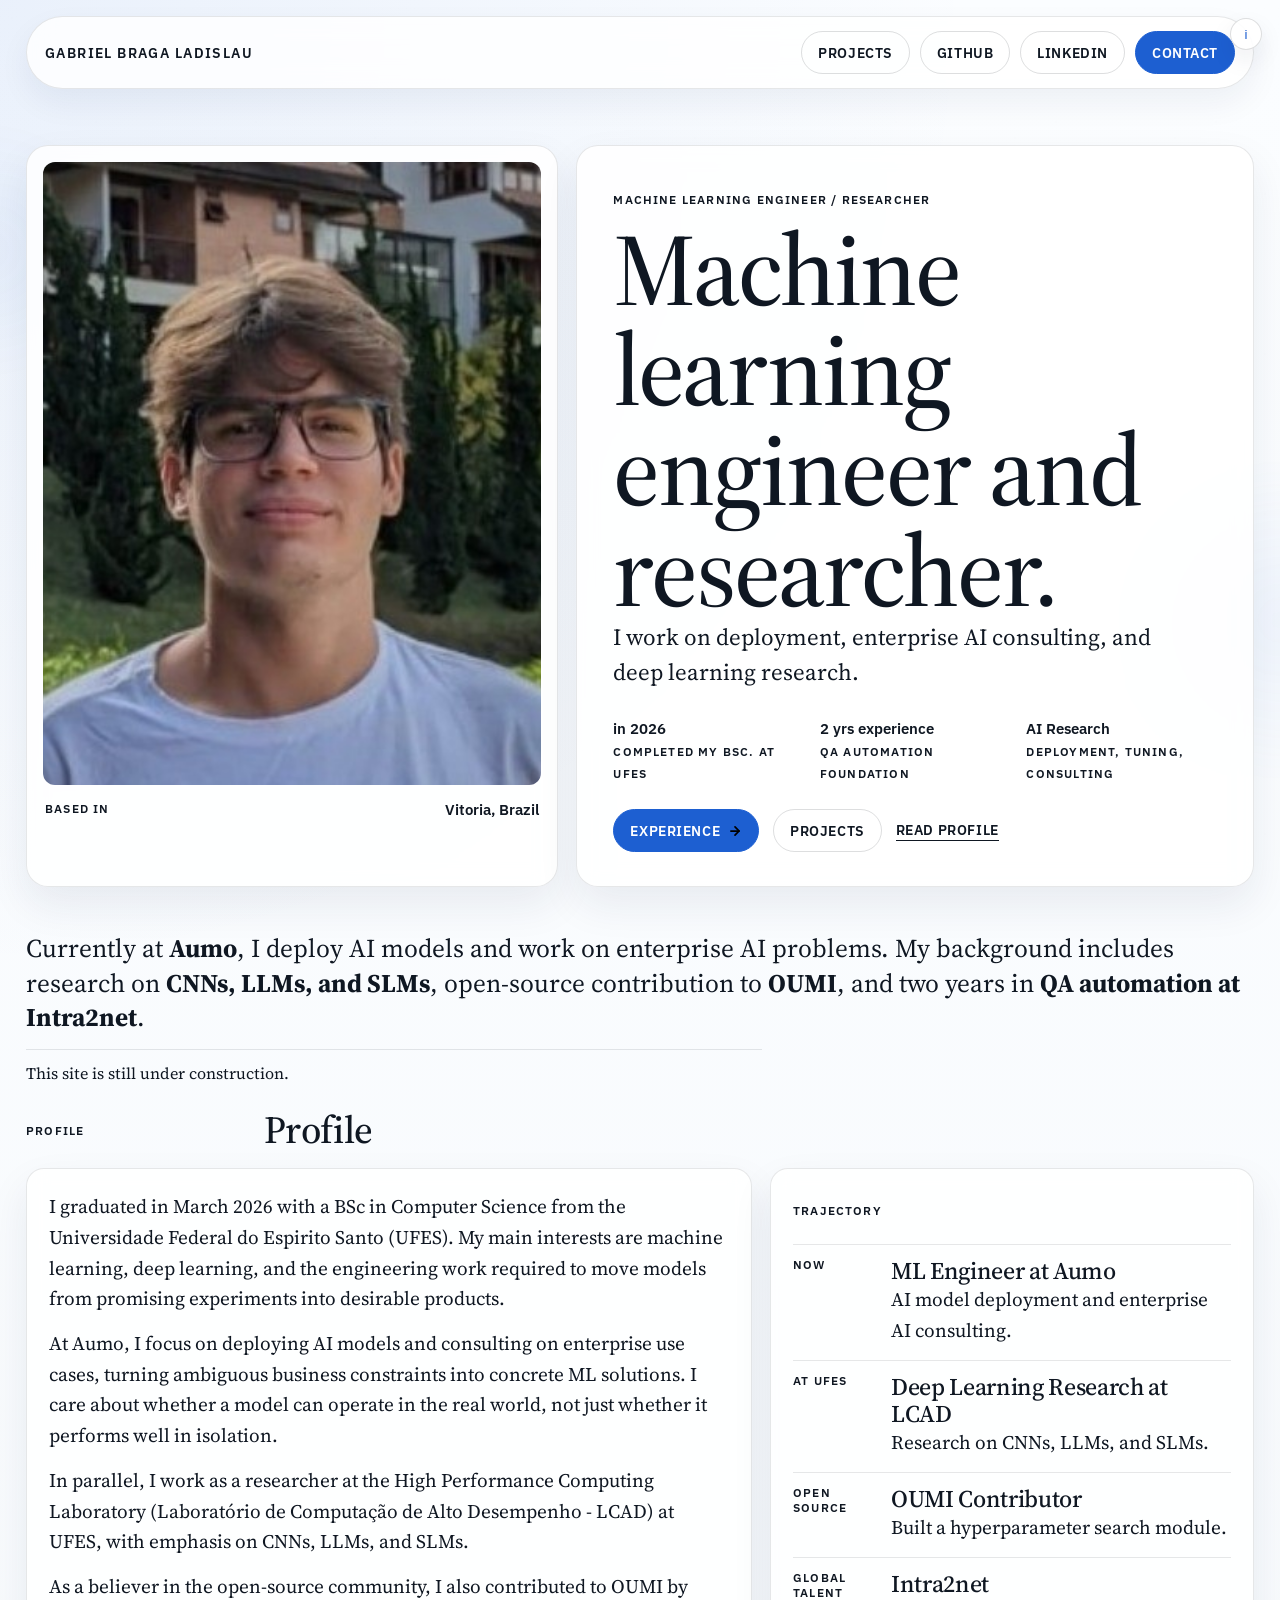
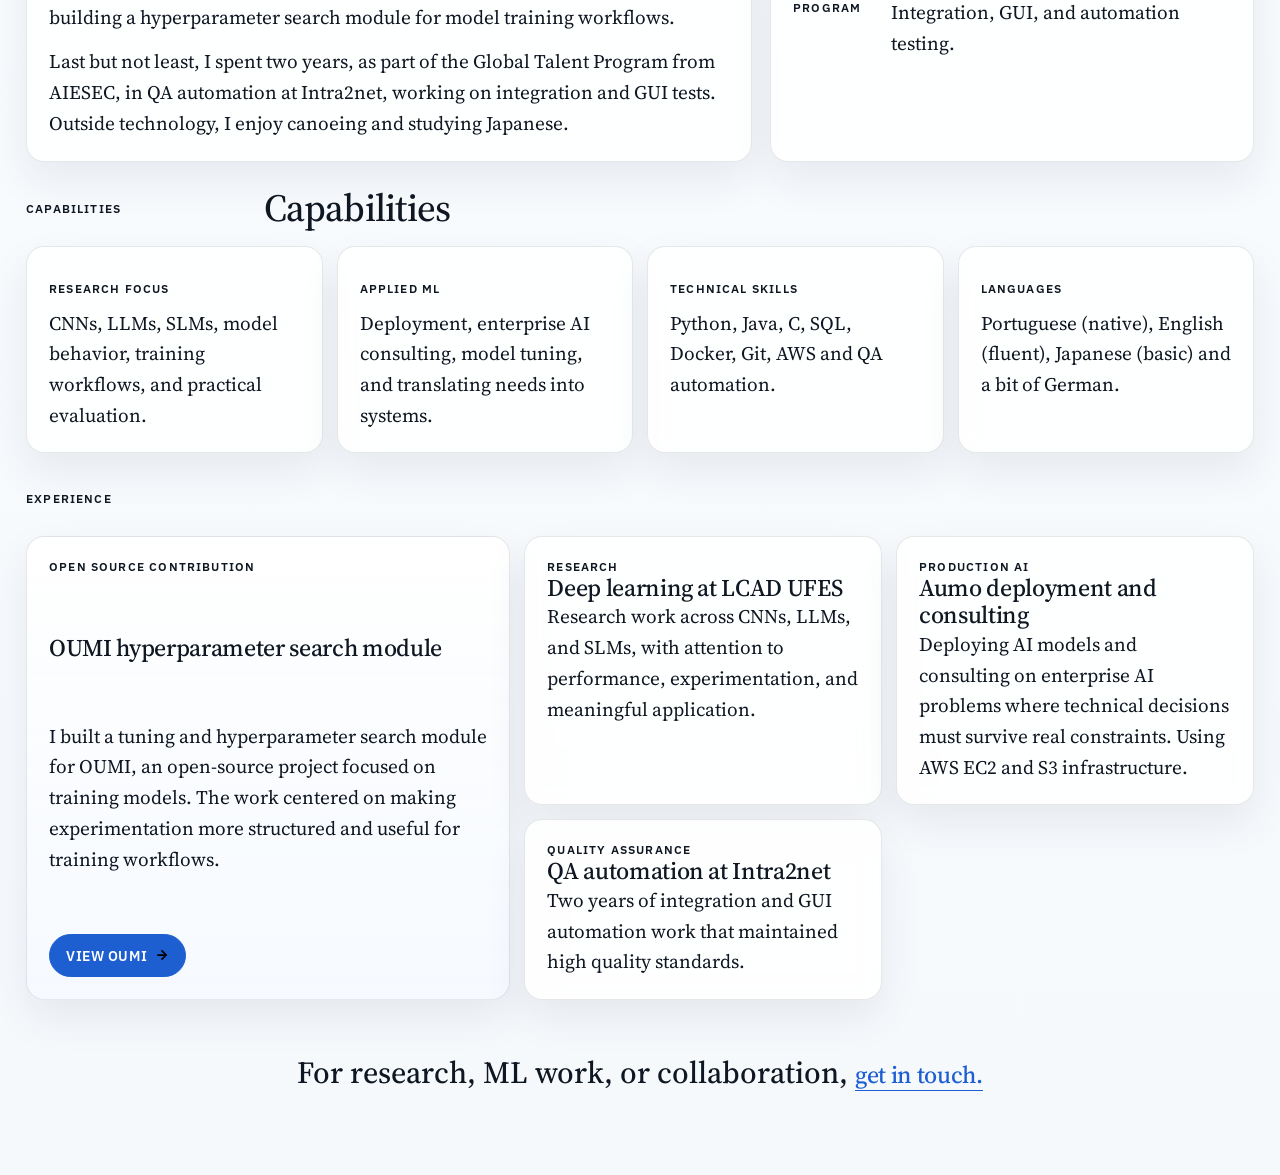
==== commit 1cc3edcf: "Refactor interactions and improve accessibility" ====
--- a/index.html
+++ b/index.html
@@ -4,7 +4,7 @@
     <meta charset="utf-8">
     <meta name="viewport" content="width=device-width, initial-scale=1">
     <meta name="description" content="Gabriel Braga Ladislau - ML engineer focused on deployment, research, and production AI systems.">
-      <title>Gabriel Braga Ladislau | ML Engineer/Researcher</title>
+    <title>Gabriel Braga Ladislau | ML Engineer/Researcher</title>
     <link rel="icon" href="./assets/images/1311.png">
     <link rel="preconnect" href="https://fonts.googleapis.com">
     <link rel="preconnect" href="https://fonts.gstatic.com" crossorigin>
@@ -18,7 +18,7 @@
     <button class="info-chip" type="button" aria-expanded="false" aria-controls="site-info-popup" aria-label="About this page">
       i
     </button>
-    <div class="info-popup" id="site-info-popup" role="status" aria-hidden="true">
+    <div class="info-popup" id="site-info-popup" role="note" aria-hidden="true">
       GPT 5 generated this webpage. My web skills tapped out, so I called for backup.
     </div>
     <div class="page-ornament page-ornament-left" aria-hidden="true"></div>
@@ -92,7 +92,7 @@
             <p class="body-text">I graduated in March 2026 with a BSc in Computer Science from the Universidade Federal do Espirito Santo (UFES). My main interests are machine learning, deep learning, and the engineering work required to move models from promising experiments into desirable products.</p>
             <p class="body-text">At Aumo, I focus on deploying AI models and consulting on enterprise use cases, turning ambiguous business constraints into concrete ML solutions. I care about whether a model can operate in the real world, not just whether it performs well in isolation.</p>
             <p class="body-text">In parallel, I work as a researcher at the High Performance Computing Laboratory (Laboratório de Computação de Alto Desempenho - LCAD) at UFES, with emphasis on CNNs, LLMs, and SLMs.</p>
-            <p class="body-text"> As a beliver in the open-source community, I also contributed to OUMI by building a hyperparameter search module for model training workflows.</p>
+            <p class="body-text">As a believer in the open-source community, I also contributed to OUMI by building a hyperparameter search module for model training workflows.</p>
             <p class="body-text">Last but not least, I spent two years, as part of the Global Talent Program from AIESEC, in QA automation at Intra2net, working on integration and GUI tests. Outside technology, I enjoy canoeing and studying Japanese.</p>
           </article>
 
--- a/css/layout.css
+++ b/css/layout.css
@@ -27,6 +27,10 @@
   -ms-text-size-adjust: none;
 }
 
+[id] {
+  scroll-margin-top: 7rem;
+}
+
 body {
   margin: 0;
   min-height: 100vh;
@@ -350,6 +354,21 @@
   }
 }
 
+@media (prefers-reduced-motion: reduce) {
+  html {
+    scroll-behavior: auto;
+  }
+
+  *,
+  *::before,
+  *::after {
+    animation-duration: 0.01ms !important;
+    animation-iteration-count: 1 !important;
+    scroll-behavior: auto !important;
+    transition-duration: 0.01ms !important;
+  }
+}
+
 @media only screen and (max-width: 1080px) {
   main {
     width: min(calc(100% - 38px), 100%);
--- a/css/utilities.css
+++ b/css/utilities.css
@@ -97,6 +97,14 @@
   border-color: #1548a0;
 }
 
+.button:focus-visible,
+.nav-title-link:focus-visible,
+.text-link:focus-visible,
+.closing-text a:focus-visible {
+  outline: 3px solid rgba(29, 95, 209, 0.35);
+  outline-offset: 3px;
+}
+
 .button-secondary {
   background: transparent;
   color: #0f1722;
